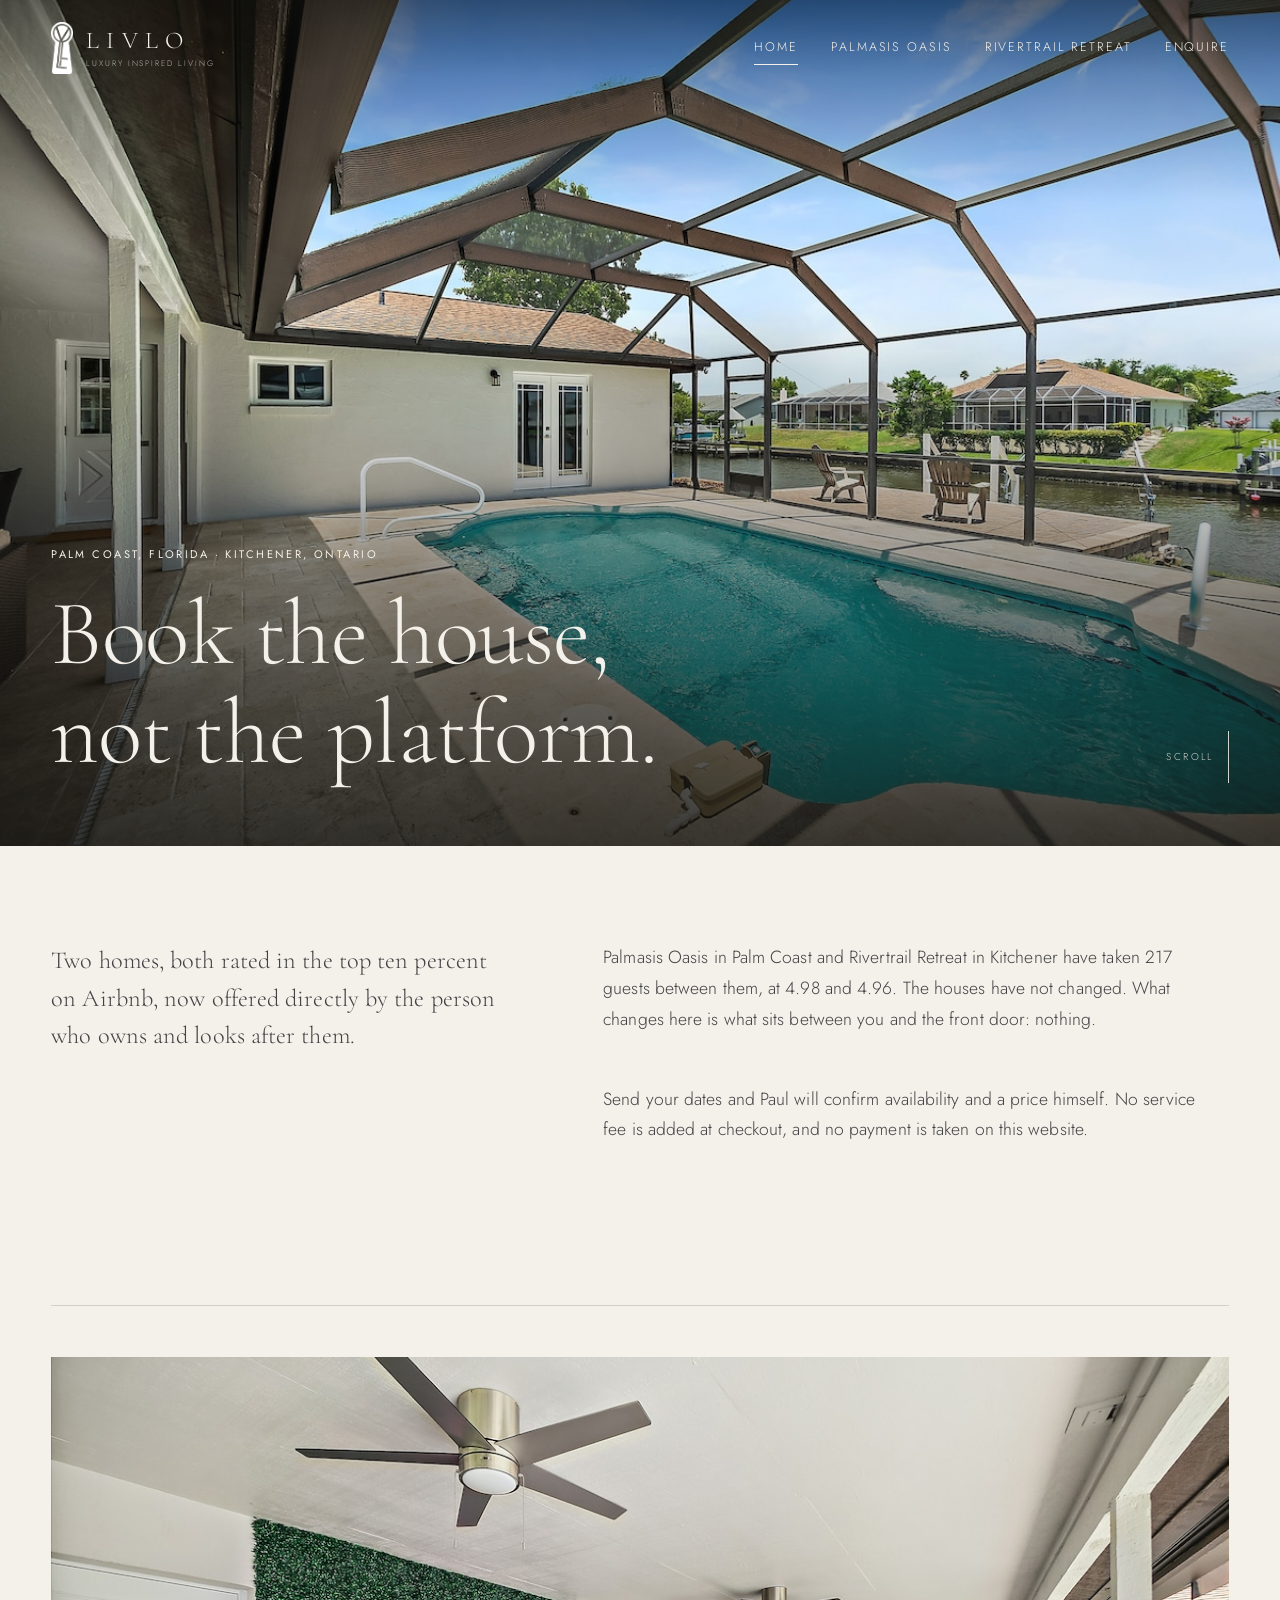
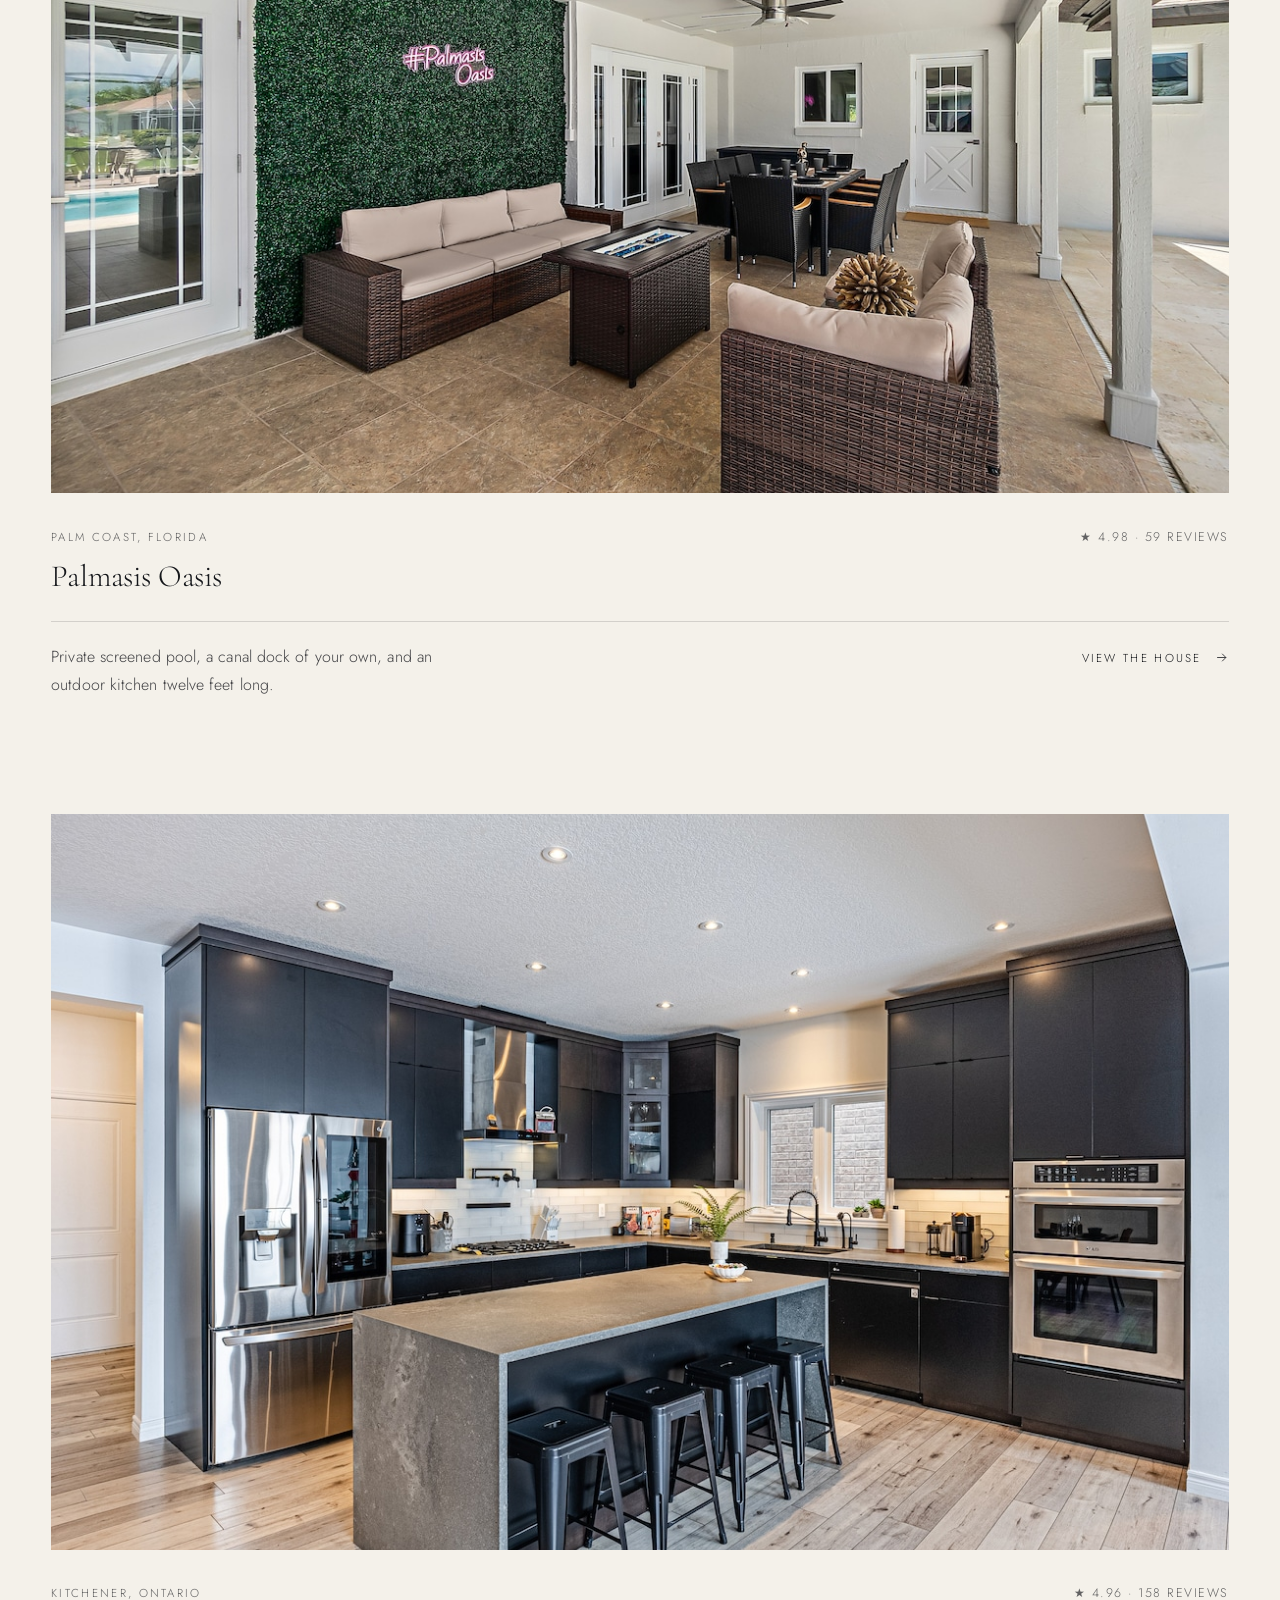
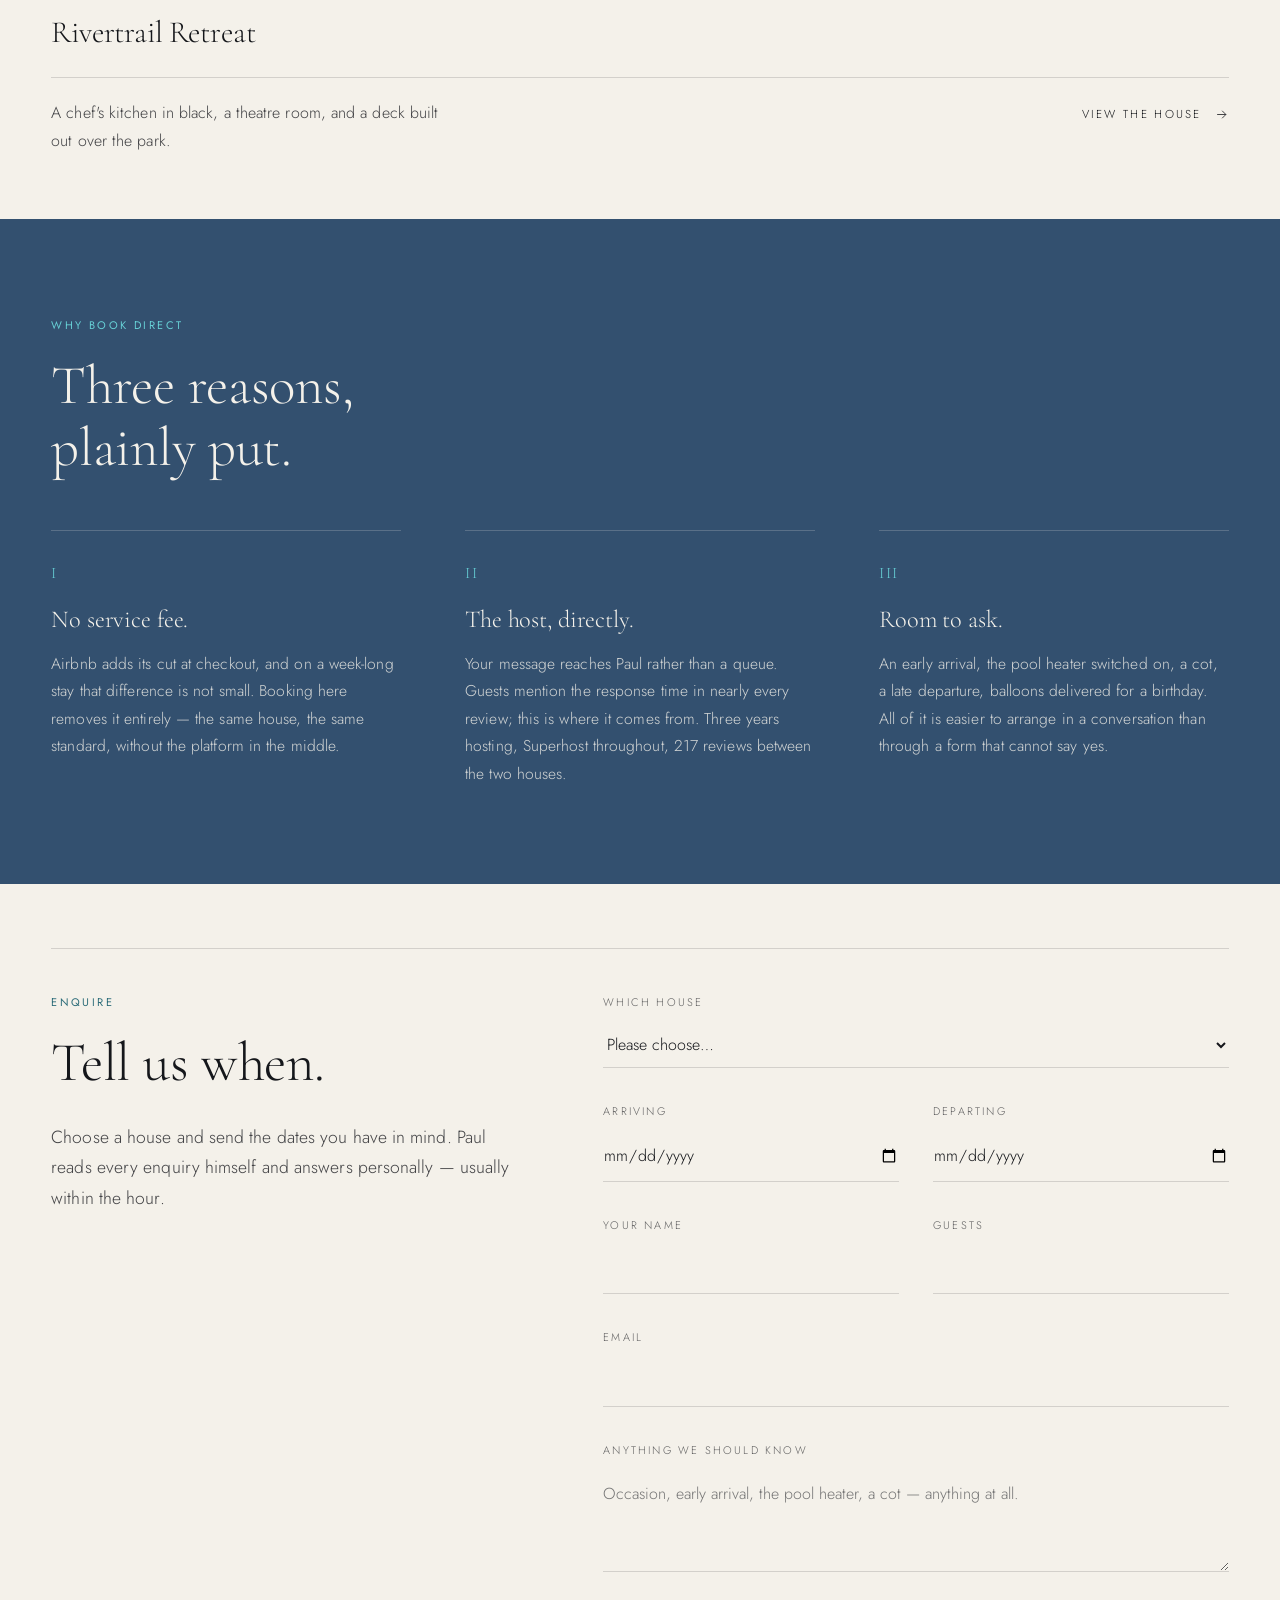
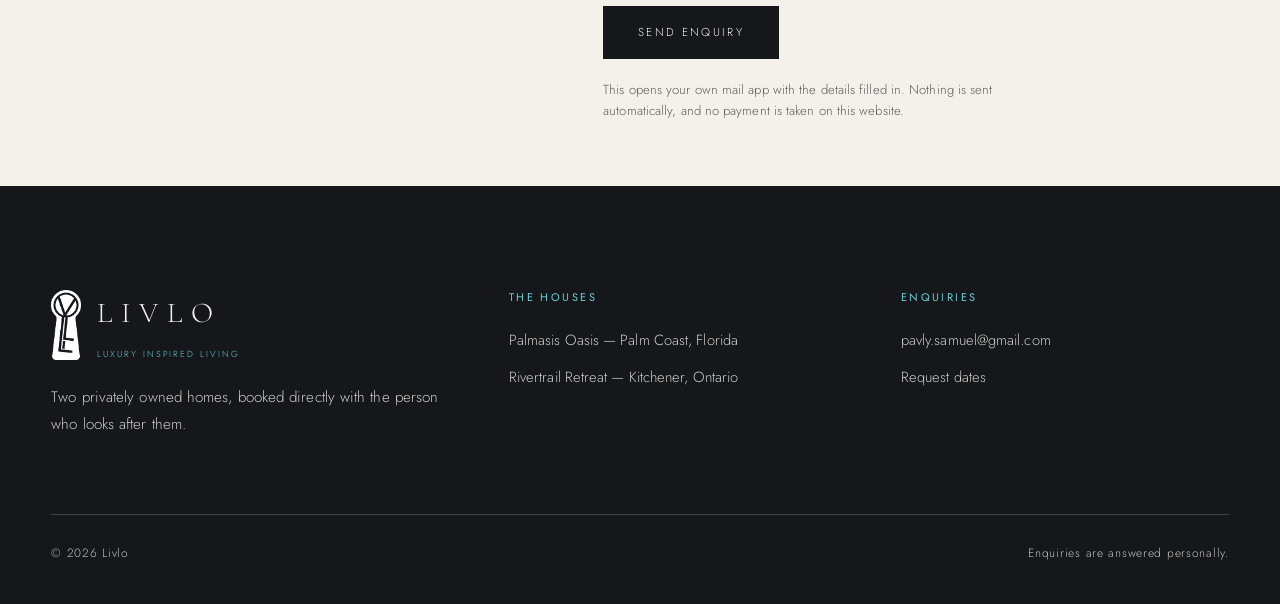
==== index.html @ dc34a319 "LIVLO direct-booking site Two properties, booked directly rather than through a platform.  - Palette" ====
<!DOCTYPE html>
<html lang="en">
<head>
<meta charset="utf-8">
<meta name="viewport" content="width=device-width, initial-scale=1">
<title>Livlo — Luxury Inspired Living | Palmasis Oasis &amp; Rivertrail Retreat</title>
<meta name="description" content="Two privately owned homes in Palm Coast, Florida and Kitchener, Ontario. Rated 4.98 and 4.96 on Airbnb. Book directly with the owner — no platform service fee.">
<link rel="preconnect" href="https://fonts.googleapis.com">
<link rel="preconnect" href="https://fonts.gstatic.com" crossorigin>
<link rel="stylesheet" href="assets/site.css">
</head>
<body>
  <a class="skip" href="#main">Skip to content</a>
  <nav class="nav over-photo">
    <a class="brand" href="index.html" aria-label="LIVLO — Luxury Inspired Living, home">
      <span class="brand-key">
        <img class="on-dark" src="assets/livlo-key-white.png" alt="" aria-hidden="true">
        <img class="on-light" src="assets/livlo-key.png" alt="" aria-hidden="true">
      </span>
      <span><span class="brand-word">Livlo</span><small>Luxury Inspired Living</small></span>
    </a>
    <div class="nav-links">
      <a href="index.html" aria-current="page">Home</a>
      <a href="palmasis.html">Palmasis Oasis</a>
      <a href="rivertrail.html">Rivertrail Retreat</a>
      <a href="#enquire">Enquire</a>
    </div>
    <button class="nav-toggle" aria-label="Menu" aria-expanded="false" aria-controls="menu">
      <span></span><span></span><span></span>
    </button>
  </nav>
  <div class="menu" id="menu">
    <a href="index.html">Home</a>
    <a href="palmasis.html">Palmasis Oasis</a>
    <a href="rivertrail.html">Rivertrail Retreat</a>
    <a href="#enquire">Enquire</a>
  </div>
  <main id="main">
  <header class="hero">
    <img class="kenburns" src="photos/palmasis/palmasis-41.jpeg" alt="The screened pool at Palmasis Oasis, looking out to the canal" fetchpriority="high">
    <div class="veil"></div>
    <div class="hero-copy">
      <span class="eyebrow rise"><span class="nw">Palm Coast, Florida</span> · <span class="nw">Kitchener, Ontario</span></span>
      <h1 class="settle">Book the house, not the platform.</h1>
    </div>
    <div class="scroll-cue" aria-hidden="true">Scroll <i></i></div>
  </header>

  <section>
    <div class="wrap">
      <div class="form-split" style="align-items:start">
        <p class="lede rise">Two homes, both rated in the top ten percent on Airbnb, now offered directly by the person who owns and looks after them.</p>
        <div class="rise d1" style="display:grid;gap:1.4em">
          <p class="prose">Palmasis Oasis in Palm Coast and Rivertrail Retreat in Kitchener have taken 217 guests between them, at 4.98 and 4.96. The houses have not changed. What changes here is what sits between you and the front door: nothing.</p>
          <p class="prose">Send your dates and Paul will confirm availability and a price himself. No service fee is added at checkout, and no payment is taken on this website.</p>
        </div>
      </div>
    </div>
  </section>

  <section class="tight" id="houses">
    <div class="wrap">
      <hr class="rule draw" style="margin-bottom:clamp(34px,4vw,54px)">
      <div class="houses">
      <a class="house rise " href="palmasis.html">
        <div class="house-frame">
          <img src="photos/palmasis/palmasis-40.jpeg" alt="Palmasis Oasis, Palm Coast, Florida" loading="lazy" decoding="async">
        </div>
        <div class="house-foot">
          <div>
            <span class="house-where">Palm Coast, Florida</span>
            <h3>Palmasis Oasis</h3>
          </div>
          <span class="house-stat">★ 4.98 · 59 reviews</span>
        </div>
        <hr class="rule house-line">
        <div class="house-foot" style="margin-top:18px">
          <p class="prose" style="font-size:1rem;max-width:44ch">Private screened pool, a canal dock of your own, and an outdoor kitchen twelve feet long.</p>
          <span class="qlink">View the house
            <svg viewBox="0 0 24 24"><path d="M5 12h14M13 6l6 6-6 6"/></svg>
          </span>
        </div>
      </a>
      <a class="house rise d1" href="rivertrail.html">
        <div class="house-frame">
          <img src="photos/rivertrail/rivertrail-08.jpeg" alt="Rivertrail Retreat, Kitchener, Ontario" loading="lazy" decoding="async">
        </div>
        <div class="house-foot">
          <div>
            <span class="house-where">Kitchener, Ontario</span>
            <h3>Rivertrail Retreat</h3>
          </div>
          <span class="house-stat">★ 4.96 · 158 reviews</span>
        </div>
        <hr class="rule house-line">
        <div class="house-foot" style="margin-top:18px">
          <p class="prose" style="font-size:1rem;max-width:44ch">A chef&#x27;s kitchen in black, a theatre room, and a deck built out over the park.</p>
          <span class="qlink">View the house
            <svg viewBox="0 0 24 24"><path d="M5 12h14M13 6l6 6-6 6"/></svg>
          </span>
        </div>
      </a>
      </div>
    </div>
  </section>

  <section class="on-deep" id="direct">
    <div class="wrap">
      <div class="head rise" style="margin-bottom:clamp(34px,4vw,54px);max-width:34ch">
        <span class="eyebrow">Why book direct</span>
        <h2>Three reasons, plainly put.</h2>
      </div>
      <div class="tenets">
        <div class="tenet rise d1">
          <hr class="rule draw">
          <span class="tenet-n">I</span>
          <h4>No service fee.</h4>
          <p>Airbnb adds its cut at checkout, and on a week-long stay that difference is not small. Booking here removes it entirely — the same house, the same standard, without the platform in the middle.</p>
        </div>
        <div class="tenet rise d2">
          <hr class="rule draw">
          <span class="tenet-n">II</span>
          <h4>The host, directly.</h4>
          <p>Your message reaches Paul rather than a queue. Guests mention the response time in nearly every review; this is where it comes from. Three years hosting, Superhost throughout, 217 reviews between the two houses.</p>
        </div>
        <div class="tenet rise d3">
          <hr class="rule draw">
          <span class="tenet-n">III</span>
          <h4>Room to ask.</h4>
          <p>An early arrival, the pool heater switched on, a cot, a late departure, balloons delivered for a birthday. All of it is easier to arrange in a conversation than through a form that cannot say yes.</p>
        </div>
      </div>
    </div>
  </section>

  <section id="enquire" class="tight">
    <div class="wrap">
      <hr class="rule draw" style="margin-bottom:clamp(30px,3.4vw,48px)">
      <div class="form-split">
        <div class="head rise">
          <span class="eyebrow">Enquire</span>
          <h2>Tell us when.</h2>
          <p class="prose">Choose a house and send the dates you have in mind. Paul reads every enquiry himself and answers personally — usually within the hour.</p>
        </div>
      <form id="enquiry" class="rise d1" novalidate>
        
        <div class="field">
          <label for="property">Which house</label>
          <select id="property" name="property" required>
            <option value="">Please choose…</option>
            <option>Palmasis Oasis — Palm Coast</option><option>Rivertrail Retreat — Kitchener</option>
          </select>
        </div>
        <div class="row">
          <div class="field">
            <label for="arrive">Arriving</label>
            <input type="date" id="arrive" name="arrive" required>
          </div>
          <div class="field">
            <label for="depart">Departing</label>
            <input type="date" id="depart" name="depart" required>
          </div>
        </div>
        <div class="row">
          <div class="field">
            <label for="name">Your name</label>
            <input type="text" id="name" name="name" autocomplete="name" required>
          </div>
          <div class="field">
            <label for="guests">Guests</label>
            <input type="number" id="guests" name="guests" min="1" max="10" inputmode="numeric" required>
          </div>
        </div>
        <div class="field">
          <label for="email">Email</label>
          <input type="email" id="email" name="email" autocomplete="email" required>
        </div>
        <div class="field">
          <label for="message">Anything we should know</label>
          <textarea id="message" name="message" rows="3" placeholder="Occasion, early arrival, the pool heater, a cot — anything at all."></textarea>
        </div>
        <div>
          <button class="btn btn-solid" type="submit">Send enquiry</button>
          <p class="note" style="margin-top:20px">
            This opens your own mail app with the details filled in. Nothing is sent automatically,
            and no payment is taken on this website.
          </p>
        </div>
      </form>
      </div>
    </div>
  </section>

  </main>
  <footer>
    <div class="wrap">
      <div class="foot-top">
        <div class="rise">
          <div class="foot-brand">
            <img src="assets/livlo-key-white.png" alt="">
            <span>Livlo<small>Luxury Inspired Living</small></span>
          </div>
          <p class="prose" style="margin-top:22px;font-size:.95rem;">
            Two privately owned homes, booked directly with the person who looks after them.
          </p>
        </div>
        <div class="rise d1">
          <h5>The houses</h5>
          <nav>
            <a href="palmasis.html">Palmasis Oasis — Palm Coast, Florida</a>
            <a href="rivertrail.html">Rivertrail Retreat — Kitchener, Ontario</a>
          </nav>
        </div>
        <div class="rise d2">
          <h5>Enquiries</h5>
          <nav>
            <a href="mailto:pavly.samuel@gmail.com">pavly.samuel@gmail.com</a>
            <a href="index.html#enquire">Request dates</a>
          </nav>
        </div>
      </div>
      <div class="foot-bottom">
        <span>&copy; 2026 Livlo</span>
        <span>Enquiries are answered personally.</span>
      </div>
    </div>
  </footer>
  <div class="lb" aria-hidden="true" role="dialog" aria-modal="true" aria-label="Photograph viewer">
    <button class="lb-btn lb-close" aria-label="Close viewer">
      <svg viewBox="0 0 24 24"><path d="M6 6l12 12M18 6L6 18"/></svg>
    </button>
    <button class="lb-btn lb-prev" aria-label="Previous photograph">
      <svg viewBox="0 0 24 24"><path d="M15 5l-7 7 7 7"/></svg>
    </button>
    <button class="lb-btn lb-next" aria-label="Next photograph">
      <svg viewBox="0 0 24 24"><path d="M9 5l7 7-7 7"/></svg>
    </button>
    <figure>
      <img src="" alt="">
      <figcaption></figcaption>
    </figure>
    <div class="lb-bar"><span class="lb-count"></span></div>
  </div>
  <script src="assets/site.js"></script>
</body>
</html>
---- assets/site.css ----
/* ============================================================
   RETREATS DIRECT — quiet-luxury design system
   Palette is deliberately three colours. Nothing else.
   ============================================================ */

@import url('https://fonts.googleapis.com/css2?family=Cormorant+Garamond:ital,wght@0,300;0,400;0,500;1,300;1,400&family=Jost:wght@300;400;500&display=swap');

:root{
  /* — the LIVLO palette, sampled from the key mark —
     the logo runs #67D0D6 at the bow down to #3F5882 at the tip. */
  --bone:#F4F1EA;      /* warm ground */
  --ink:#15171B;       /* near-black, cooled slightly to sit with the blues */
  --deep:#33506F;      /* brand blue — section bands */
  --teal:#67D0D6;      /* brand teal — accents on dark ground */
  --clay:#2C6C79;      /* deep teal — accent text on light ground (AA on bone) */

  /* tints, for panels that separate a section without shouting */
  --wash:#EAEEEF;      /* coolest — calendar, facts */
  --wash-warm:#EFEBE3; /* warmest — forms */

  /* derived. Opacities tuned so every text pair clears WCAG AA (4.5:1). */
  --ink-80:rgba(21,23,27,.80);
  --ink-58:rgba(21,23,27,.66);
  --ink-40:rgba(21,23,27,.68);
  --ink-14:rgba(21,23,27,.15);
  --ink-07:rgba(21,23,27,.07);
  --bone-72:rgba(244,241,234,.82);
  /* the blue band is lighter than the near-black one, so muted text on it
     needs more weight than it did before to stay at AA */
  --bone-42:rgba(244,241,234,.78);
  --bone-16:rgba(244,241,234,.20);
  /* the teal is bright enough to carry small text on a dark ground */
  --clay-soft:var(--teal);

  --serif:'Cormorant Garamond',Georgia,'Times New Roman',serif;
  --sans:'Jost',-apple-system,BlinkMacSystemFont,'Segoe UI',sans-serif;

  /* open, but no longer cavernous */
  --gutter:clamp(20px,4vw,56px);
  --section:clamp(64px,7.5vw,116px);
  --section-tight:clamp(48px,5vw,76px);
  --measure:62ch;
  --maxw:1280px;

  --ease:cubic-bezier(.16,1,.3,1);
  --slow:1100ms;
  --med:620ms;
  --fast:320ms;
}

*,*::before,*::after{box-sizing:border-box;}
html{-webkit-text-size-adjust:100%;scroll-behavior:smooth;}
body{
  margin:0;background:var(--bone);color:var(--ink);
  font-family:var(--sans);font-weight:300;
  font-size:clamp(1rem,.55vw + .87rem,1.1rem);
  line-height:1.75;letter-spacing:.005em;
  -webkit-font-smoothing:antialiased;-moz-osx-font-smoothing:grayscale;
  overflow-x:hidden;
}
img{display:block;max-width:100%;height:auto;}
button{font:inherit;color:inherit;}
a{color:inherit;}

/* ——— type ——— */
h1,h2,h3,h4{font-family:var(--serif);font-weight:300;margin:0;line-height:1.08;letter-spacing:-.005em;}
h1{font-size:clamp(2.9rem,7.2vw,6.4rem);}
h2{font-size:clamp(2.1rem,4.3vw,3.7rem);line-height:1.12;}
h3{font-size:clamp(1.5rem,2.4vw,2.15rem);line-height:1.18;}
p{margin:0;}

.nw{white-space:nowrap;}
.eyebrow{
  font-family:var(--sans);font-size:.6875rem;font-weight:400;
  letter-spacing:.22em;text-transform:uppercase;color:var(--clay);
  display:block;
}
.lede{
  font-family:var(--serif);font-size:clamp(1.3rem,1.9vw,1.75rem);
  line-height:1.55;color:var(--ink-80);font-weight:300;max-width:var(--measure);
}
.prose{max-width:var(--measure);color:var(--ink-80);}
.prose + .prose{margin-top:1.4em;}
.fig{font-family:var(--serif);font-style:italic;font-size:1rem;color:var(--ink-58);line-height:1.55;}

/* ——— layout ——— */
.wrap{max-width:var(--maxw);margin-inline:auto;padding-inline:var(--gutter);}
.wrap-narrow{max-width:920px;margin-inline:auto;padding-inline:var(--gutter);}
section{padding-block:var(--section);}
section.tight{padding-block:var(--section-tight);}
/* anchor targets must clear the fixed nav */
section[id],div[id]{scroll-margin-top:clamp(80px,10vh,110px);}
.bleed{width:100%;}
.rule{height:1px;background:var(--ink-14);transform-origin:left;border:0;margin:0;}
.on-ink{background:var(--ink);color:var(--bone);}
.on-ink .eyebrow{color:var(--clay-soft);}
.on-ink .lede,.on-ink .prose{color:var(--bone-72);}
.on-ink .rule{background:var(--bone-16);}
.on-ink .fig{color:var(--bone-42);}

/* — section grounds, so the page reads as chapters rather than one long scroll — */
.on-deep{background:var(--deep);color:var(--bone);}
.on-deep .eyebrow{color:var(--teal);}
.on-deep .lede,.on-deep .prose{color:var(--bone-72);}
.on-deep .rule{background:var(--bone-16);}
.on-deep .fig{color:var(--bone-42);}
.on-wash{background:var(--wash);}
.on-warm{background:var(--wash-warm);}
/* a hairline of brand colour where two grounds meet */
.on-deep,.on-ink{border-block:1px solid transparent;}
.on-wash,.on-warm{box-shadow:inset 0 1px 0 var(--ink-07),inset 0 -1px 0 var(--ink-07);}

/* section heading block */
.head{display:grid;gap:clamp(18px,2.2vw,30px);}
.head .eyebrow + h2{margin-top:-.15em;}

/* ——— skip link ——— */
.skip{position:absolute;left:-9999px;top:0;z-index:200;}
.skip:focus{left:var(--gutter);top:14px;background:var(--ink);color:var(--bone);padding:12px 18px;}

/* ——— nav ——— */
.nav{
  position:fixed;inset:0 0 auto 0;z-index:100;
  display:flex;align-items:center;justify-content:space-between;
  padding:22px var(--gutter);
  transition:background var(--med) var(--ease),border-color var(--med) var(--ease),padding var(--med) var(--ease);
  border-bottom:1px solid transparent;
}
.nav.over-photo{color:var(--bone);}
/* the menu ground is bone, so the bar must go dark or the close control vanishes */
body.menu-open .nav,body.menu-open .nav.over-photo{color:var(--ink);}
.nav.pinned{background:var(--bone);color:var(--ink);border-bottom-color:var(--ink-14);padding-block:16px;}
.brand{
  display:flex;align-items:center;gap:13px;text-decoration:none;line-height:1;
}
.brand-key{position:relative;width:22px;height:52px;flex:none;}
.brand-key img{
  position:absolute;inset:0;width:100%;height:100%;object-fit:contain;
  transition:opacity var(--med) var(--ease);
}
.brand-key .on-light{opacity:0;}
.nav.pinned .brand-key .on-light,body.menu-open .brand-key .on-light{opacity:1;}
.nav.pinned .brand-key .on-dark,body.menu-open .brand-key .on-dark{opacity:0;}
.brand-word{
  font-family:var(--serif);font-size:1.5rem;letter-spacing:.3em;
  text-transform:uppercase;display:block;
}
.brand small{
  display:block;font-family:var(--sans);font-size:.5rem;letter-spacing:.24em;
  text-transform:uppercase;opacity:.72;margin-top:6px;
}
.nav-links{display:flex;align-items:center;gap:clamp(20px,2.6vw,42px);}
.nav-links a{
  position:relative;text-decoration:none;font-size:.78rem;letter-spacing:.15em;
  text-transform:uppercase;padding-block:6px;
}
.nav-links a::after{
  content:"";position:absolute;left:0;bottom:0;width:100%;height:1px;
  background:currentColor;transform:scaleX(0);transform-origin:right;
  transition:transform var(--med) var(--ease);
}
.nav-links a:hover::after,.nav-links a[aria-current="page"]::after{transform:scaleX(1);transform-origin:left;}
.nav-toggle{display:none;background:none;border:0;padding:12px;cursor:pointer;}
.nav-toggle span{display:block;width:24px;height:1px;background:currentColor;transition:transform var(--med) var(--ease),opacity var(--fast);}
.nav-toggle span + span{margin-top:7px;}

/* mobile menu */
.menu{
  position:fixed;inset:0;z-index:99;background:var(--bone);
  display:flex;flex-direction:column;justify-content:center;gap:6px;
  padding:0 var(--gutter);
  opacity:0;pointer-events:none;transition:opacity var(--med) var(--ease);
}
.menu.open{opacity:1;pointer-events:auto;}
.menu a{
  font-family:var(--serif);font-size:clamp(2rem,9vw,3rem);text-decoration:none;
  padding:14px 0;border-bottom:1px solid var(--ink-14);
  opacity:0;transform:translateY(14px);
}
.menu.open a{opacity:1;transform:none;transition:opacity var(--slow) var(--ease),transform var(--slow) var(--ease);}
.menu.open a:nth-child(1){transition-delay:80ms;}
.menu.open a:nth-child(2){transition-delay:150ms;}
.menu.open a:nth-child(3){transition-delay:220ms;}
.menu.open a:nth-child(4){transition-delay:290ms;}
.menu.open a:nth-child(5){transition-delay:360ms;}

/* ——— hero ——— */
.hero{position:relative;height:min(94vh,900px);min-height:520px;overflow:hidden;}
.hero img{width:100%;height:100%;object-fit:cover;}
/* Legibility scrim. The photograph files are never touched — this is a UI layer
   sitting above them, only where type needs a ground to stand on. */
.hero .veil{
  position:absolute;inset:0;pointer-events:none;
  background:
    linear-gradient(to top,
      rgba(20,19,15,.82) 0%,
      rgba(20,19,15,.62) 18%,
      rgba(20,19,15,.24) 42%,
      rgba(20,19,15,0)   64%),
    linear-gradient(to bottom,
      rgba(20,19,15,.58) 0%,
      rgba(20,19,15,.30) 9%,
      rgba(20,19,15,0)   24%);
}
.hero-copy{
  position:absolute;left:0;right:0;bottom:clamp(40px,7vh,86px);
  padding-inline:var(--gutter);color:var(--bone);
}
.hero-copy .eyebrow{color:var(--bone);opacity:.92;margin-bottom:20px;}
.hero-copy h1{max-width:15ch;}
.scroll-cue{
  position:absolute;right:var(--gutter);bottom:clamp(40px,7vh,86px);
  color:var(--bone);font-size:.625rem;letter-spacing:.24em;text-transform:uppercase;
  display:flex;align-items:center;gap:14px;opacity:.85;
}
.scroll-cue i{display:block;width:1px;height:52px;background:currentColor;transform-origin:top;animation:cue 2.8s var(--ease) infinite;}
@keyframes cue{0%,100%{transform:scaleY(.3);opacity:.4;}50%{transform:scaleY(1);opacity:1;}}

/* editorial masthead (property pages) */
.masthead{padding-block:clamp(56px,8vw,104px) 0;}
.masthead h1{max-width:14ch;}
.masthead .meta{
  margin-top:clamp(26px,3.4vw,44px);display:flex;flex-wrap:wrap;
  gap:10px clamp(20px,3vw,44px);font-size:.78rem;letter-spacing:.14em;
  text-transform:uppercase;color:var(--ink-58);
}
.masthead .meta span{display:inline-flex;align-items:center;gap:clamp(20px,3vw,44px);}
.masthead .meta span + span::before{content:"";width:3px;height:3px;border-radius:50%;background:var(--clay);}

/* ——— houses (home) ——— */
.houses{display:grid;gap:clamp(64px,9vw,132px);}
.house{display:block;text-decoration:none;}
.house-frame{overflow:hidden;background:var(--ink-07);}
.house-frame img{width:100%;aspect-ratio:16/10;object-fit:cover;transition:transform 1500ms var(--ease);}
.house:hover .house-frame img{transform:scale(1.035);}
.house-foot{
  margin-top:clamp(22px,2.6vw,34px);display:flex;flex-wrap:wrap;
  justify-content:space-between;align-items:baseline;gap:16px 32px;
}
.house-foot h3{transition:color var(--med) var(--ease);}
.house:hover .house-foot h3{color:var(--clay);}
.house-where{font-size:.72rem;letter-spacing:.2em;text-transform:uppercase;color:var(--ink-58);margin-bottom:12px;display:block;}
.house-stat{font-size:.78rem;letter-spacing:.12em;text-transform:uppercase;color:var(--ink-58);}
.house-line{margin-top:clamp(18px,2vw,26px);}

/* ——— tenets / why direct ——— */
.tenets{display:grid;grid-template-columns:repeat(3,1fr);gap:clamp(40px,5vw,84px);}
.tenet-n{font-family:var(--serif);font-size:1rem;color:var(--clay-soft);letter-spacing:.1em;}
.tenet h4{font-family:var(--serif);font-size:clamp(1.35rem,1.9vw,1.7rem);font-weight:300;margin:18px 0 14px;line-height:1.25;}
.tenet p{color:var(--bone-72);font-size:.98rem;}
.tenet .rule{margin-bottom:26px;}

/* ——— facts ——— */
.facts{display:grid;grid-template-columns:repeat(4,1fr);gap:clamp(30px,4vw,60px);}
.fact .rule{margin-bottom:22px;}
.fact dt{font-size:.6875rem;letter-spacing:.22em;text-transform:uppercase;color:var(--clay);}
.fact dd{margin:14px 0 0;font-family:var(--serif);font-size:clamp(1.5rem,2.3vw,2rem);line-height:1.2;}
.fact dd small{display:block;font-family:var(--sans);font-size:.82rem;letter-spacing:.02em;color:var(--ink-58);margin-top:8px;line-height:1.6;}

/* ——— gallery ——— */
.room{margin-top:clamp(72px,9vw,130px);}
.room:first-of-type{margin-top:clamp(44px,5vw,70px);}
.room-head{display:flex;align-items:baseline;justify-content:space-between;gap:20px;margin-bottom:clamp(26px,3vw,40px);}
.room-head h3{font-size:clamp(1.35rem,2vw,1.8rem);}
.room-head .count{font-size:.7rem;letter-spacing:.2em;text-transform:uppercase;color:var(--ink-40);white-space:nowrap;}
.grid{display:grid;gap:clamp(10px,1.2vw,18px);grid-template-columns:repeat(2,1fr);}
.grid .full{grid-column:1 / -1;}
figure{margin:0;}
.shot{
  display:block;width:100%;padding:0;border:0;background:var(--ink-07);
  overflow:hidden;cursor:zoom-in;position:relative;
}
.shot img{width:100%;height:100%;object-fit:cover;transition:transform 1500ms var(--ease);}
.shot:hover img{transform:scale(1.035);}
.shot.land img{aspect-ratio:3/2;}
.shot.port img{aspect-ratio:2/3;}
.grid .full .shot img{aspect-ratio:16/9;}
figcaption{margin-top:12px;padding-right:8%;}

/* ——— lightbox ——— */
.lb{
  position:fixed;inset:0;z-index:200;background:rgba(20,19,15,.975);
  display:grid;place-items:center;padding:clamp(16px,4vw,54px);
  opacity:0;pointer-events:none;transition:opacity var(--med) var(--ease);
}
.lb.open{opacity:1;pointer-events:auto;}
.lb figure{display:grid;gap:20px;justify-items:center;max-height:100%;}
.lb img{
  max-width:min(94vw,1280px);max-height:76vh;width:auto;object-fit:contain;
  transform:scale(.985);transition:transform var(--slow) var(--ease);
}
.lb.open img{transform:scale(1);}
.lb figcaption{color:var(--bone-72);text-align:center;max-width:62ch;padding:0;}
.lb-bar{
  position:absolute;left:0;right:0;bottom:clamp(14px,3vw,30px);
  display:flex;justify-content:center;gap:26px;align-items:center;
  color:var(--bone-42);font-size:.7rem;letter-spacing:.2em;
}
.lb-btn{
  position:absolute;top:50%;transform:translateY(-50%);
  width:56px;height:56px;display:grid;place-items:center;
  background:none;border:1px solid var(--bone-16);border-radius:50%;
  color:var(--bone);cursor:pointer;transition:border-color var(--med),background var(--med);
}
.lb-btn:hover{border-color:var(--bone-42);background:rgba(245,242,236,.06);}
.lb-prev{left:clamp(10px,2vw,32px);} .lb-next{right:clamp(10px,2vw,32px);}
.lb-close{position:absolute;top:clamp(14px,2.4vw,30px);right:clamp(14px,2.4vw,30px);transform:none;}
.lb-btn svg{width:18px;height:18px;fill:none;stroke:currentColor;stroke-width:1.25;}

/* ——— reviews ——— */
.score{display:grid;grid-template-columns:auto 1fr;gap:clamp(40px,7vw,110px);align-items:start;}
.score-n{font-family:var(--serif);font-size:clamp(4.5rem,11vw,8.5rem);line-height:.85;}
.score-sub{font-size:.72rem;letter-spacing:.2em;text-transform:uppercase;color:var(--bone-42);margin-top:20px;}
.bars{display:grid;gap:9px;align-content:start;min-width:min(100%,260px);}
.bar{display:grid;grid-template-columns:12px 1fr 38px;gap:14px;align-items:center;font-size:.75rem;color:var(--bone-42);}
.bar i{display:block;height:2px;background:var(--bone-16);position:relative;}
/* fill is bone, not clay: clay on near-black reads as noise rather than data */
.bar i::after{content:"";position:absolute;inset:0 auto 0 0;width:var(--w);background:var(--bone);transform-origin:left;}
.cats{display:grid;grid-template-columns:repeat(3,auto);gap:26px clamp(28px,4vw,56px);align-content:start;}
.cats div{font-size:.7rem;letter-spacing:.18em;text-transform:uppercase;color:var(--bone-42);}
.cats b{display:block;font-family:var(--serif);font-size:1.9rem;font-weight:300;color:var(--bone);letter-spacing:0;margin-bottom:4px;}

.reviews{columns:2;column-gap:clamp(40px,6vw,96px);margin-top:clamp(56px,7vw,96px);}
.review{break-inside:avoid;padding-bottom:clamp(30px,3.6vw,46px);margin-bottom:clamp(30px,3.6vw,46px);border-bottom:1px solid var(--bone-16);}
.review-top{display:flex;justify-content:space-between;align-items:baseline;gap:16px;}
.review-name{font-family:var(--serif);font-size:1.3rem;}
.review-stars{font-size:.78rem;letter-spacing:.18em;color:var(--clay-soft);white-space:nowrap;}
.review-meta{font-size:.68rem;letter-spacing:.16em;text-transform:uppercase;color:var(--bone-42);margin-top:7px;}
.review p{margin-top:16px;color:var(--bone-72);font-size:.97rem;}
.reply{margin-top:18px;padding-left:20px;border-left:1px solid var(--clay);color:var(--bone-42);font-size:.9rem;}
.reply b{color:var(--bone-72);font-weight:400;letter-spacing:.06em;font-size:.72rem;text-transform:uppercase;display:block;margin-bottom:7px;}
.more-wrap{margin-top:clamp(40px,5vw,64px);display:flex;justify-content:center;}
.reviews.folded .review:nth-child(n+7){display:none;}

/* ——— availability calendar ——— */
.cal-top{
  display:flex;flex-wrap:wrap;align-items:baseline;justify-content:space-between;
  gap:18px 32px;margin-bottom:clamp(30px,3.6vw,48px);
}
.cal-nav{display:flex;align-items:center;gap:8px;}
.cal-arrow{
  width:46px;height:46px;display:grid;place-items:center;cursor:pointer;
  background:none;border:1px solid var(--ink-14);
  transition:border-color var(--med) var(--ease),background var(--med) var(--ease);
}
.cal-arrow:hover:not(:disabled){border-color:var(--ink);}
.cal-arrow:disabled{opacity:.3;cursor:not-allowed;}
.cal-arrow svg{width:15px;height:15px;fill:none;stroke:currentColor;stroke-width:1.3;}

.cal-months{display:grid;grid-template-columns:repeat(2,1fr);gap:clamp(32px,5vw,72px);}
.cal-month h4{
  font-family:var(--serif);font-size:1.35rem;font-weight:300;
  text-align:center;margin:0 0 22px;letter-spacing:.01em;
}
.cal-dow{
  display:grid;grid-template-columns:repeat(7,1fr);margin-bottom:10px;
}
.cal-dow span{
  text-align:center;font-size:.60rem;letter-spacing:.16em;text-transform:uppercase;
  color:var(--ink-40);
}
.cal-grid{display:grid;grid-template-columns:repeat(7,1fr);gap:2px;}
.cal-day{
  position:relative;aspect-ratio:1;min-height:44px;
  display:grid;place-items:center;
  background:none;border:0;padding:0;
  font-family:var(--sans);font-size:.9rem;font-weight:300;color:var(--ink);
  cursor:pointer;transition:background var(--fast) var(--ease),color var(--fast) var(--ease);
}
.cal-day.blank{visibility:hidden;pointer-events:none;}
.cal-day:hover:not(:disabled){background:var(--ink-07);}
.cal-day:focus-visible{outline:2px solid var(--clay);outline-offset:-2px;}
/* taken nights are struck, not merely greyed — shape carries the meaning, not colour */
.cal-day[disabled]{color:var(--ink-40);cursor:not-allowed;}
.cal-day[disabled]::after{
  content:"";position:absolute;left:26%;right:26%;top:50%;height:1px;
  background:var(--ink-40);transform:rotate(-18deg);
}
.cal-day.past{color:var(--ink-14);}
.cal-day.past::after{display:none;}
.cal-day.edge{background:var(--ink);color:var(--bone);}
.cal-day.edge::after{display:none;}
.cal-day.between{background:rgba(122,98,72,.16);}
.cal-legend{
  display:flex;flex-wrap:wrap;gap:14px 28px;align-items:center;
  margin-top:clamp(28px,3.4vw,44px);font-size:.78rem;color:var(--ink-58);
}
.cal-legend span{display:inline-flex;align-items:center;gap:9px;}
.cal-key{width:18px;height:18px;border:1px solid var(--ink-14);position:relative;display:inline-block;}
.cal-key.taken::after{
  content:"";position:absolute;left:18%;right:18%;top:50%;height:1px;
  background:var(--ink-40);transform:rotate(-18deg);
}
.cal-key.chosen{background:var(--ink);border-color:var(--ink);}
.cal-picked{
  margin-top:22px;display:flex;flex-wrap:wrap;align-items:baseline;gap:10px 20px;
  min-height:28px;font-size:.95rem;
}
.cal-picked b{font-family:var(--serif);font-size:1.15rem;font-weight:400;}
.cal-clear{
  background:none;border:0;padding:6px 0;cursor:pointer;
  font-size:.7rem;letter-spacing:.18em;text-transform:uppercase;color:var(--ink-58);
  border-bottom:1px solid var(--ink-14);
}
.cal-clear:hover{color:var(--ink);border-bottom-color:var(--ink);}
.cal-msg{font-size:.9rem;color:var(--clay);}
.cal-stamp{font-size:.78rem;color:var(--ink-40);max-width:56ch;margin-top:8px;}

/* ——— buttons & links ——— */
.btn{
  display:inline-flex;align-items:center;gap:14px;min-height:52px;
  padding:15px 34px;border:1px solid var(--ink);background:none;
  font-size:.72rem;letter-spacing:.2em;text-transform:uppercase;
  text-decoration:none;cursor:pointer;position:relative;overflow:hidden;
  transition:color var(--med) var(--ease),border-color var(--med) var(--ease);
}
.btn::before{
  content:"";position:absolute;inset:0;background:var(--ink);
  transform:scaleY(0);transform-origin:bottom;transition:transform var(--med) var(--ease);z-index:-1;
}
.btn:hover{color:var(--bone);}
.btn:hover::before{transform:scaleY(1);transform-origin:top;}
:is(.on-ink,.on-deep) .btn{border-color:var(--bone-42);}
:is(.on-ink,.on-deep) .btn::before{background:var(--bone);}
:is(.on-ink,.on-deep) .btn:hover{color:var(--ink);border-color:var(--bone);}
.btn-solid{background:var(--ink);color:var(--bone);border-color:var(--ink);}
.btn-solid::before{background:var(--clay);}
.btn-solid:hover{color:var(--bone);border-color:var(--clay);}

.qlink{
  display:inline-flex;align-items:center;gap:12px;text-decoration:none;
  font-size:.72rem;letter-spacing:.2em;text-transform:uppercase;padding-block:8px;position:relative;
}
.qlink::after{content:"";position:absolute;left:0;bottom:0;width:100%;height:1px;background:currentColor;transform:scaleX(0);transform-origin:right;transition:transform var(--med) var(--ease);}
.qlink:hover::after{transform:scaleX(1);transform-origin:left;}
.qlink svg{width:15px;height:15px;fill:none;stroke:currentColor;stroke-width:1.25;transition:transform var(--med) var(--ease);}
.qlink:hover svg{transform:translateX(5px);}

/* ——— forms (underline-only, no boxes) ——— */
.form-split{display:grid;grid-template-columns:.85fr 1.15fr;gap:clamp(44px,7vw,120px);align-items:start;}
form{display:grid;gap:clamp(24px,2.8vw,34px);}
.row{display:grid;grid-template-columns:1fr 1fr;gap:clamp(24px,2.8vw,34px);}
.field{display:grid;gap:10px;}
.field label{font-size:.6875rem;letter-spacing:.2em;text-transform:uppercase;color:var(--ink-58);}
.field input,.field textarea,.field select{
  font:inherit;font-size:1rem;color:var(--ink);background:none;
  border:0;border-bottom:1px solid var(--ink-14);
  padding:10px 0;min-height:46px;border-radius:0;
  transition:border-color var(--med) var(--ease);
}
.field textarea{resize:vertical;min-height:96px;line-height:1.7;}
.field input:focus,.field textarea:focus,.field select:focus{outline:none;border-bottom-color:var(--clay);}
.field input:focus-visible,.field textarea:focus-visible{outline:2px solid var(--clay);outline-offset:4px;}
:is(.on-ink,.on-deep) .field label{color:var(--bone-42);}
:is(.on-ink,.on-deep) .field input,:is(.on-ink,.on-deep) .field textarea,:is(.on-ink,.on-deep) .field select{color:var(--bone);border-bottom-color:var(--bone-16);}
:is(.on-ink,.on-deep) .field input:focus,:is(.on-ink,.on-deep) .field textarea:focus{border-bottom-color:var(--teal);}
.note{font-size:.82rem;color:var(--ink-40);line-height:1.65;max-width:52ch;}
:is(.on-ink,.on-deep) .note{color:var(--bone-42);}

.stars-pick{display:flex;gap:10px;}
.stars-pick input{position:absolute;opacity:0;width:0;height:0;}
.stars-pick label{
  width:48px;height:48px;display:grid;place-items:center;cursor:pointer;
  border:1px solid var(--ink-14);font-size:.9rem;letter-spacing:0;color:var(--ink-58);
  transition:all var(--med) var(--ease);
}
.stars-pick input:checked + label{background:var(--ink);border-color:var(--ink);color:var(--bone);}
.stars-pick input:focus-visible + label{outline:2px solid var(--clay);outline-offset:3px;}

/* ——— footer ——— */
footer{background:var(--ink);color:var(--bone);padding-block:clamp(64px,8vw,110px) 40px;}
/* the footer is a dark ground too — text tokens must flip with it */
footer .prose,footer .lede{color:var(--bone-72);}
footer .rule{background:var(--bone-16);}
footer .eyebrow{color:var(--clay-soft);}
.foot-top{display:grid;grid-template-columns:1.2fr 1fr 1fr;gap:clamp(36px,5vw,72px);}
.foot-brand{display:flex;align-items:center;gap:16px;}
.foot-brand img{width:30px;height:70px;object-fit:contain;flex:none;}
.foot-brand span{font-family:var(--serif);font-size:1.8rem;letter-spacing:.3em;text-transform:uppercase;}
.foot-brand small{display:block;font-family:var(--sans);font-size:.55rem;letter-spacing:.22em;text-transform:uppercase;color:var(--teal);margin-top:8px;}
footer h5{font-size:.6875rem;letter-spacing:.22em;text-transform:uppercase;color:var(--clay-soft);margin:0 0 20px;font-weight:400;font-family:var(--sans);}
footer nav{display:grid;gap:12px;}
footer a{text-decoration:none;color:var(--bone-72);font-size:.92rem;transition:color var(--med) var(--ease);}
footer a:hover{color:var(--bone);}
.foot-bottom{
  margin-top:clamp(48px,6vw,86px);padding-top:28px;border-top:1px solid var(--bone-16);
  display:flex;flex-wrap:wrap;justify-content:space-between;gap:12px;
  font-size:.75rem;color:var(--bone-42);letter-spacing:.06em;
}

/* ============================================================
   MOTION — quiet enough that only an attentive eye catches it
   ============================================================ */
.rise{opacity:0;transform:translateY(20px);}
.rise.seen{opacity:1;transform:none;transition:opacity var(--slow) var(--ease),transform var(--slow) var(--ease);}
.rise.d1.seen{transition-delay:90ms;} .rise.d2.seen{transition-delay:180ms;}
.rise.d3.seen{transition-delay:270ms;} .rise.d4.seen{transition-delay:360ms;}

.draw{transform:scaleX(0);}
.draw.seen{transform:scaleX(1);transition:transform 1000ms var(--ease);}

.settle{opacity:0;letter-spacing:.1em;}
.settle.seen{opacity:1;letter-spacing:-.005em;transition:opacity 1400ms var(--ease),letter-spacing 1800ms var(--ease);}

.kenburns{transform:scale(1.055);}
.kenburns.seen{transform:scale(1);transition:transform 2600ms var(--ease);}

.bar i::after{transform:scaleX(0);}
.bar.seen i::after{transform:scaleX(1);transition:transform 1200ms var(--ease);}

/* ============================================================
   RESPONSIVE
   ============================================================ */
@media (max-width:1080px){
  .tenets{grid-template-columns:repeat(2,1fr);}
  .facts{grid-template-columns:repeat(2,1fr);}
  .form-split{grid-template-columns:1fr;}
  .score{grid-template-columns:1fr;gap:44px;}
  .cats{grid-template-columns:repeat(3,1fr);}
  .cal-months{grid-template-columns:1fr;}
  /* when the top row wraps, keep the arrows on the right rather than adrift */
  .cal-nav{margin-left:auto;}
}
@media (max-width:820px){
  .nav-links{display:none;}
  .nav-toggle{display:block;}
  .nav-toggle.x span:nth-child(1){transform:translateY(4px) rotate(45deg);}
  .nav-toggle.x span:nth-child(2){opacity:0;}
  .nav-toggle.x span:nth-child(3){transform:translateY(-4px) rotate(-45deg);}
  .reviews{columns:1;}
  .grid{grid-template-columns:1fr;}
  .grid .full .shot img,.shot.land img{aspect-ratio:3/2;}
  .foot-top{grid-template-columns:1fr;}
  .house-frame img{aspect-ratio:4/3;}
  .hero{height:min(88vh,720px);}
  .scroll-cue{display:none;}
}
@media (max-width:560px){
  .tenets{grid-template-columns:1fr;}
  /* two up rather than one: same information, far less scrolling */
  .facts{grid-template-columns:repeat(2,1fr);gap:26px 20px;}
  .fact dd{font-size:1.4rem;}
  .cats{gap:18px 24px;}
  .cats b{font-size:1.5rem;}
  .row{grid-template-columns:1fr;}
  .cats{grid-template-columns:repeat(2,1fr);}
  .masthead .meta{flex-direction:column;gap:8px;}
  .masthead .meta span + span::before{display:none;}
  .lb img{max-height:62vh;}
  /* on a phone the arrows belong beside the counter, not over the photograph */
  .lb-prev,.lb-next{
    top:auto;bottom:clamp(14px,3vw,26px);transform:none;width:46px;height:46px;
  }
  .lb-prev{left:calc(50% - 96px);}
  .lb-next{right:calc(50% - 96px);}
  .lb-bar{bottom:calc(clamp(14px,3vw,26px) + 14px);}
}

/* ============================================================
   REDUCED MOTION — everything visible, nothing moves
   ============================================================ */
@media (prefers-reduced-motion:reduce){
  html{scroll-behavior:auto;}
  *,*::before,*::after{
    animation-duration:.001ms !important;animation-iteration-count:1 !important;
    transition-duration:.001ms !important;
  }
  .rise,.settle{opacity:1 !important;transform:none !important;letter-spacing:-.005em !important;}
  .draw,.bar i::after{transform:scaleX(1) !important;}
  .kenburns{transform:none !important;}
}

@media print{
  .nav,.menu,.lb,.scroll-cue,form{display:none !important;}
  body{background:#fff;color:#000;}
}
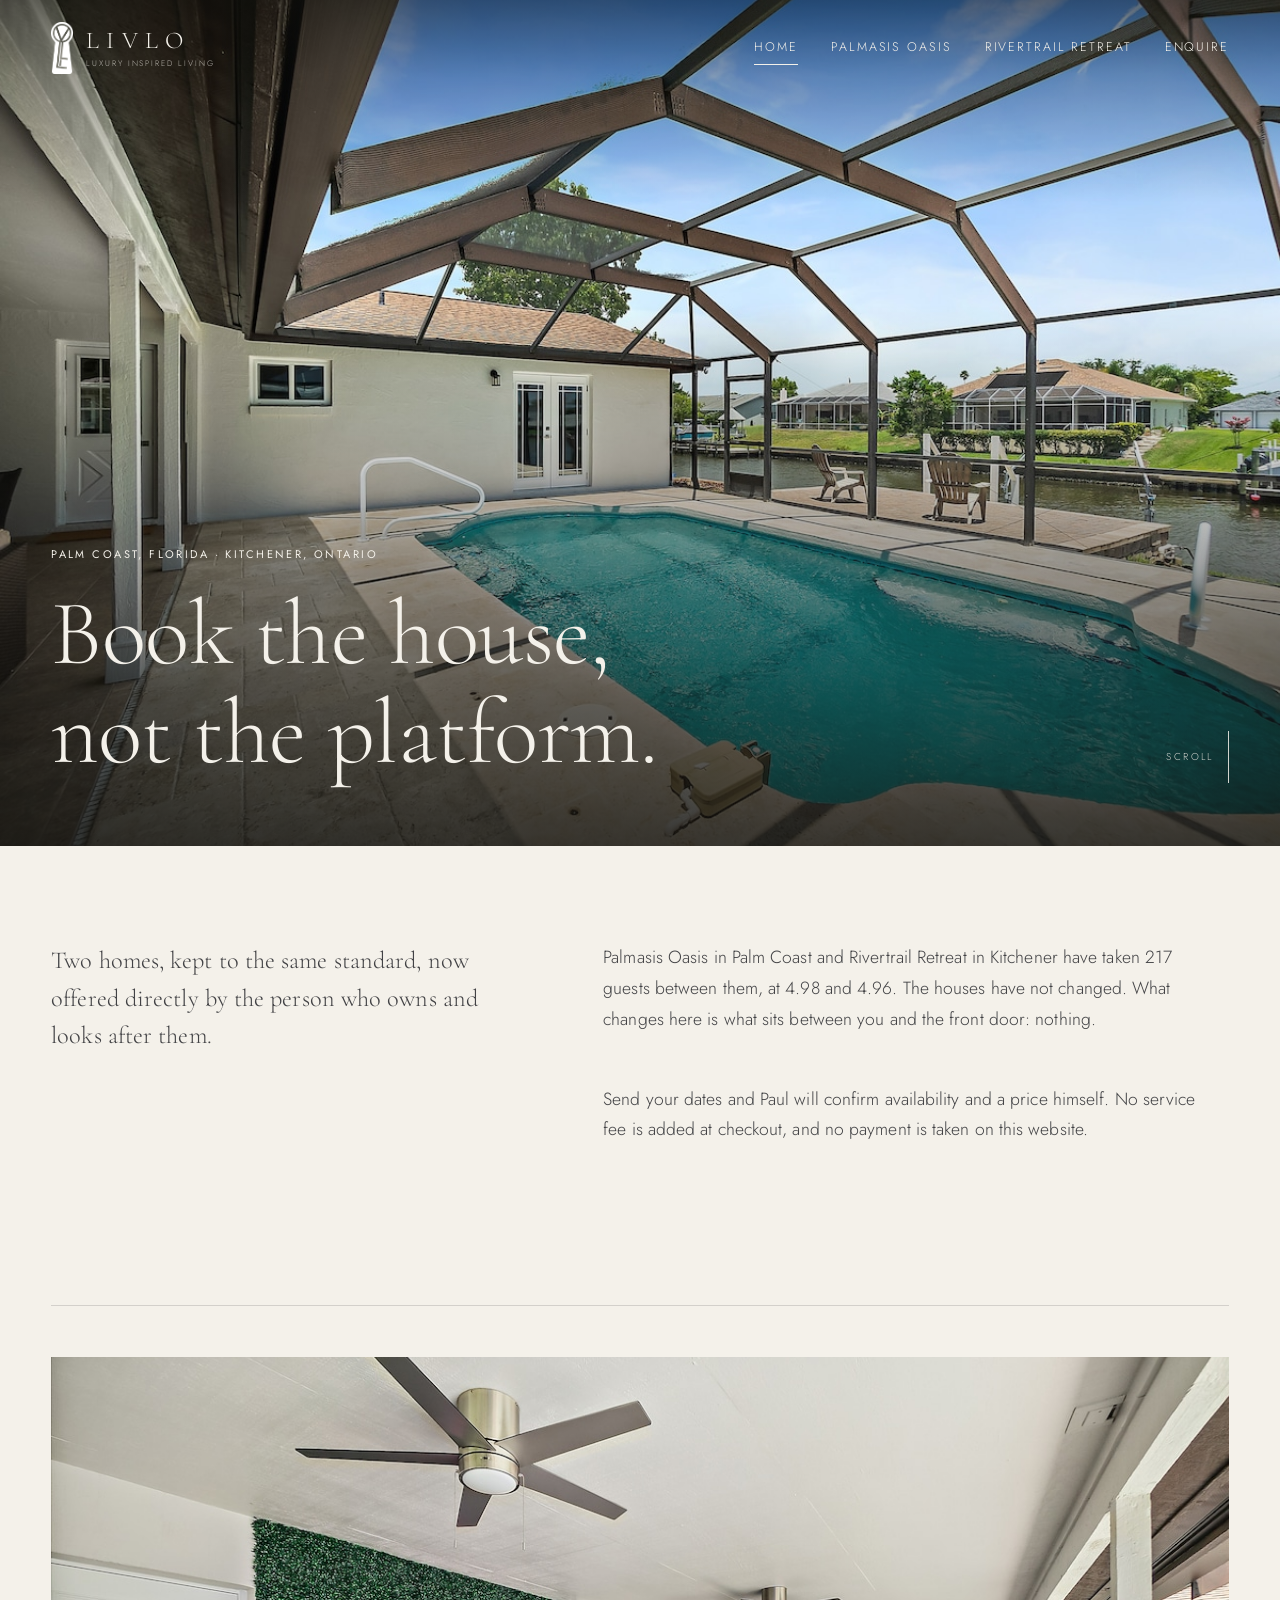
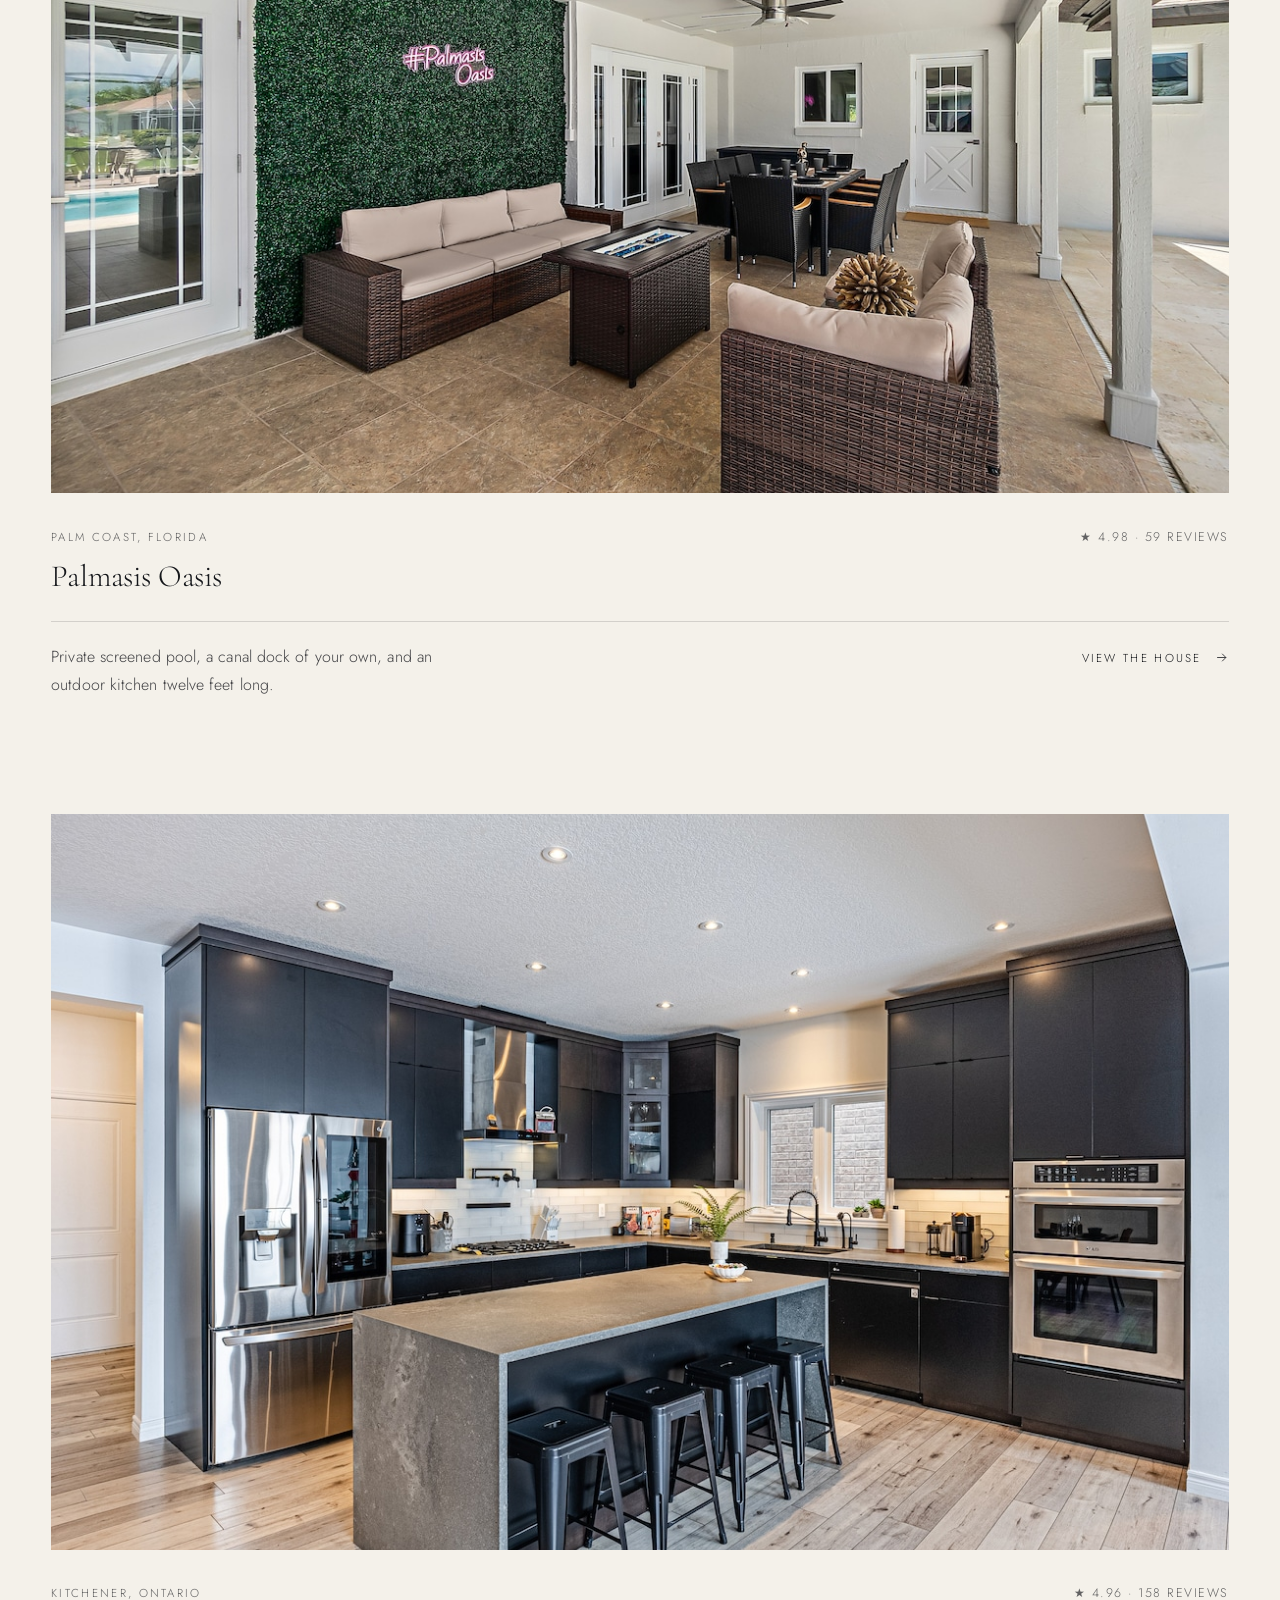
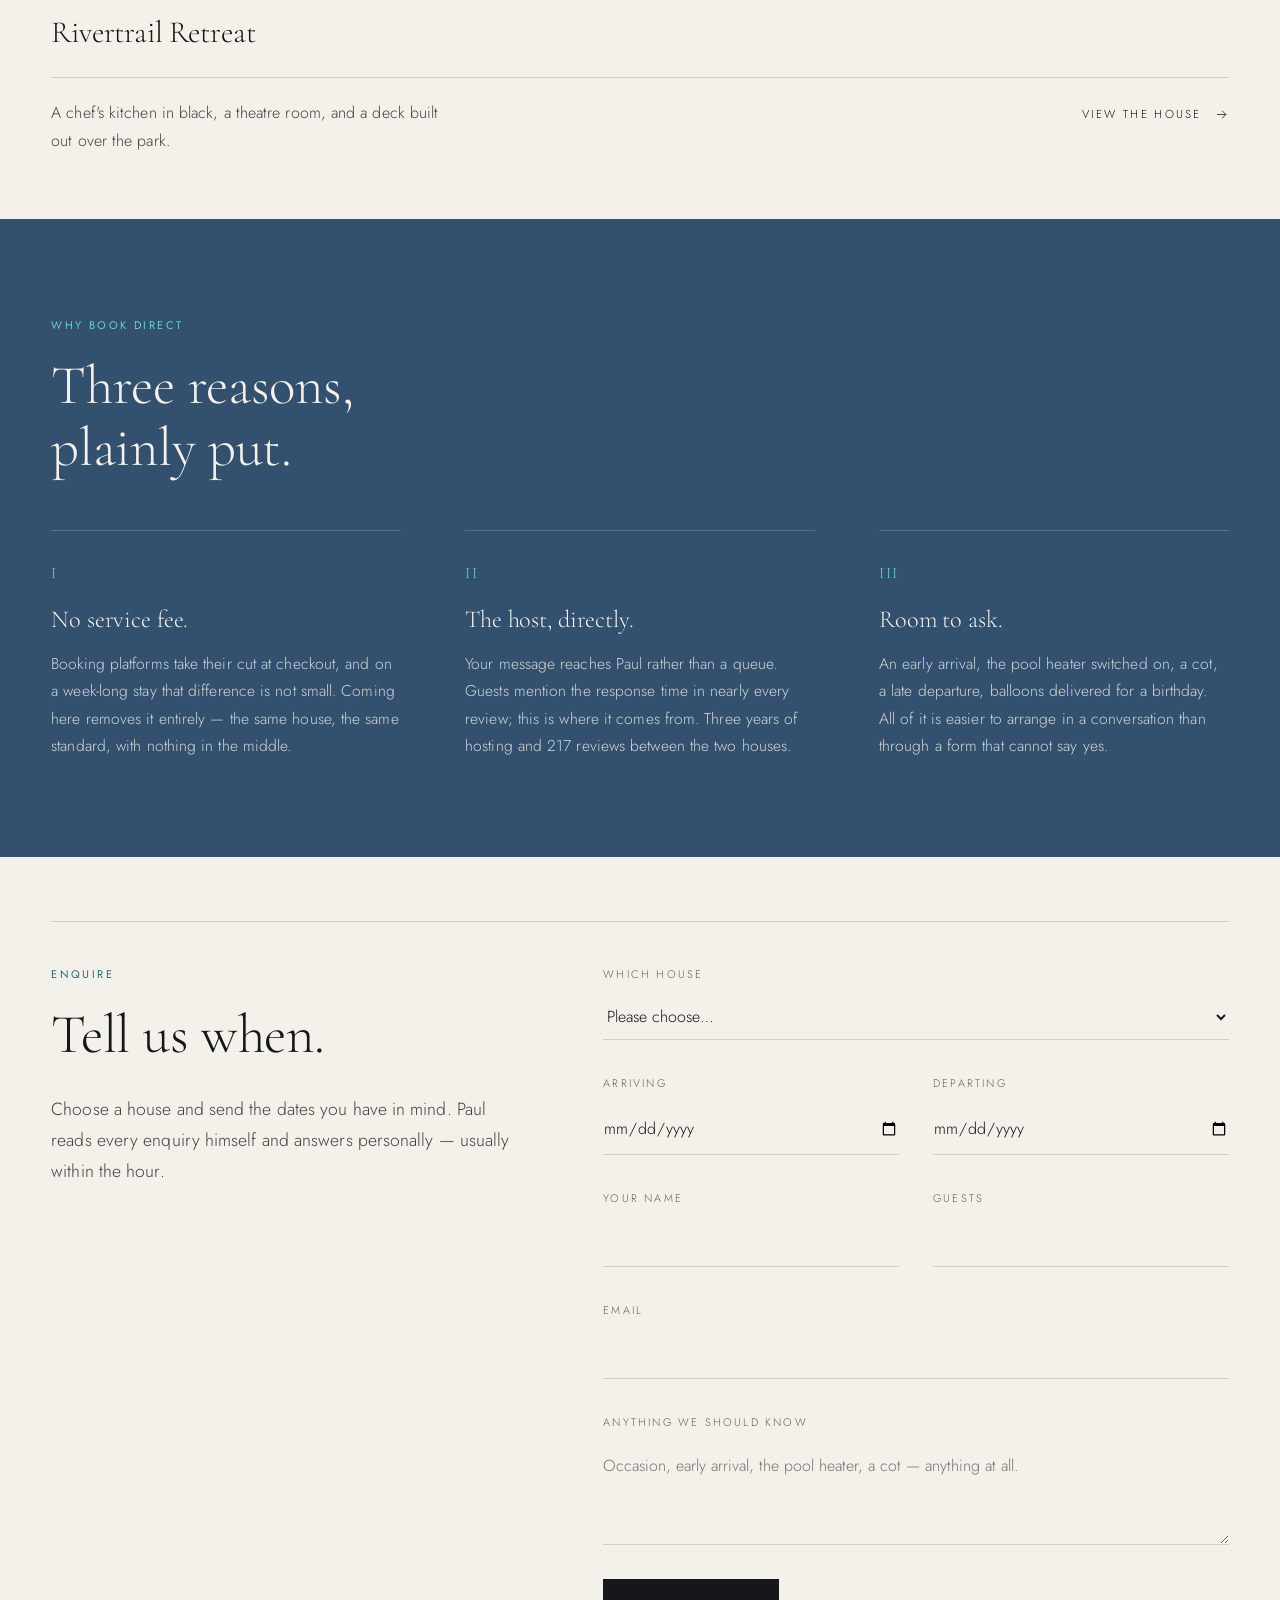
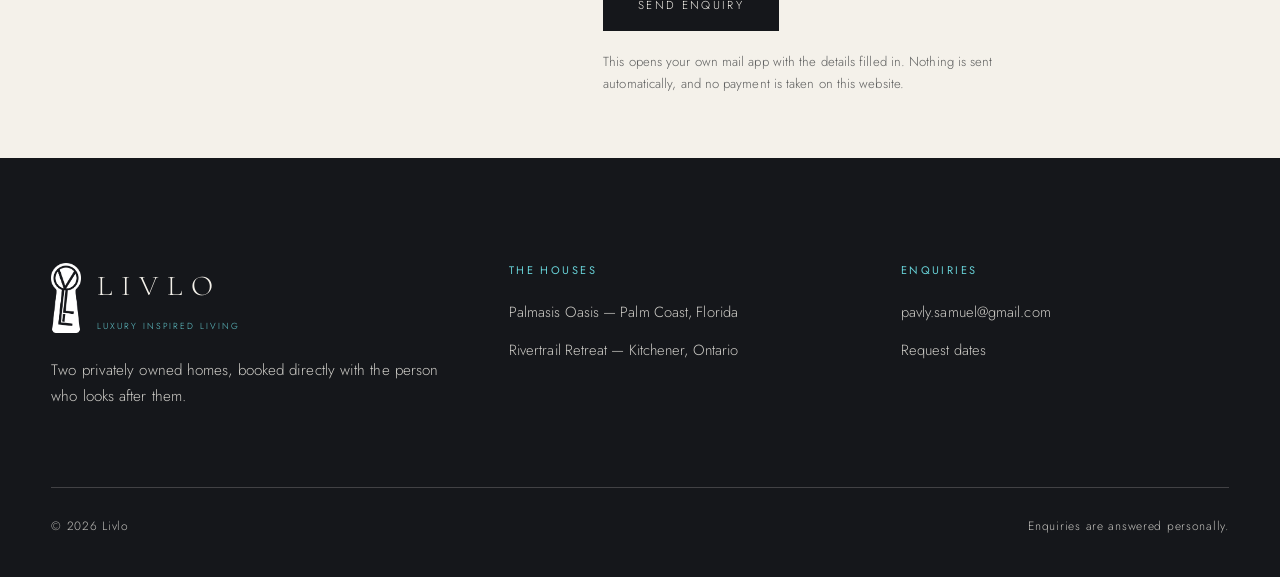
==== commit ec45915b: "Remove every platform reference from the visitor-facing site This is a direct-booking site; naming t" ====
--- a/index.html
+++ b/index.html
@@ -4,7 +4,7 @@
 <meta charset="utf-8">
 <meta name="viewport" content="width=device-width, initial-scale=1">
 <title>Livlo — Luxury Inspired Living | Palmasis Oasis &amp; Rivertrail Retreat</title>
-<meta name="description" content="Two privately owned homes in Palm Coast, Florida and Kitchener, Ontario. Rated 4.98 and 4.96 on Airbnb. Book directly with the owner — no platform service fee.">
+<meta name="description" content="Two privately owned homes in Palm Coast, Florida and Kitchener, Ontario. Rated 4.98 and 4.96 across 217 guest reviews. Book directly with the owner — no platform service fee.">
 <link rel="preconnect" href="https://fonts.googleapis.com">
 <link rel="preconnect" href="https://fonts.gstatic.com" crossorigin>
 <link rel="stylesheet" href="assets/site.css">
@@ -49,7 +49,7 @@
   <section>
     <div class="wrap">
       <div class="form-split" style="align-items:start">
-        <p class="lede rise">Two homes, both rated in the top ten percent on Airbnb, now offered directly by the person who owns and looks after them.</p>
+        <p class="lede rise">Two homes, kept to the same standard, now offered directly by the person who owns and looks after them.</p>
         <div class="rise d1" style="display:grid;gap:1.4em">
           <p class="prose">Palmasis Oasis in Palm Coast and Rivertrail Retreat in Kitchener have taken 217 guests between them, at 4.98 and 4.96. The houses have not changed. What changes here is what sits between you and the front door: nothing.</p>
           <p class="prose">Send your dates and Paul will confirm availability and a price himself. No service fee is added at checkout, and no payment is taken on this website.</p>
@@ -115,13 +115,13 @@
           <hr class="rule draw">
           <span class="tenet-n">I</span>
           <h4>No service fee.</h4>
-          <p>Airbnb adds its cut at checkout, and on a week-long stay that difference is not small. Booking here removes it entirely — the same house, the same standard, without the platform in the middle.</p>
+          <p>Booking platforms take their cut at checkout, and on a week-long stay that difference is not small. Coming here removes it entirely — the same house, the same standard, with nothing in the middle.</p>
         </div>
         <div class="tenet rise d2">
           <hr class="rule draw">
           <span class="tenet-n">II</span>
           <h4>The host, directly.</h4>
-          <p>Your message reaches Paul rather than a queue. Guests mention the response time in nearly every review; this is where it comes from. Three years hosting, Superhost throughout, 217 reviews between the two houses.</p>
+          <p>Your message reaches Paul rather than a queue. Guests mention the response time in nearly every review; this is where it comes from. Three years of hosting and 217 reviews between the two houses.</p>
         </div>
         <div class="tenet rise d3">
           <hr class="rule draw">
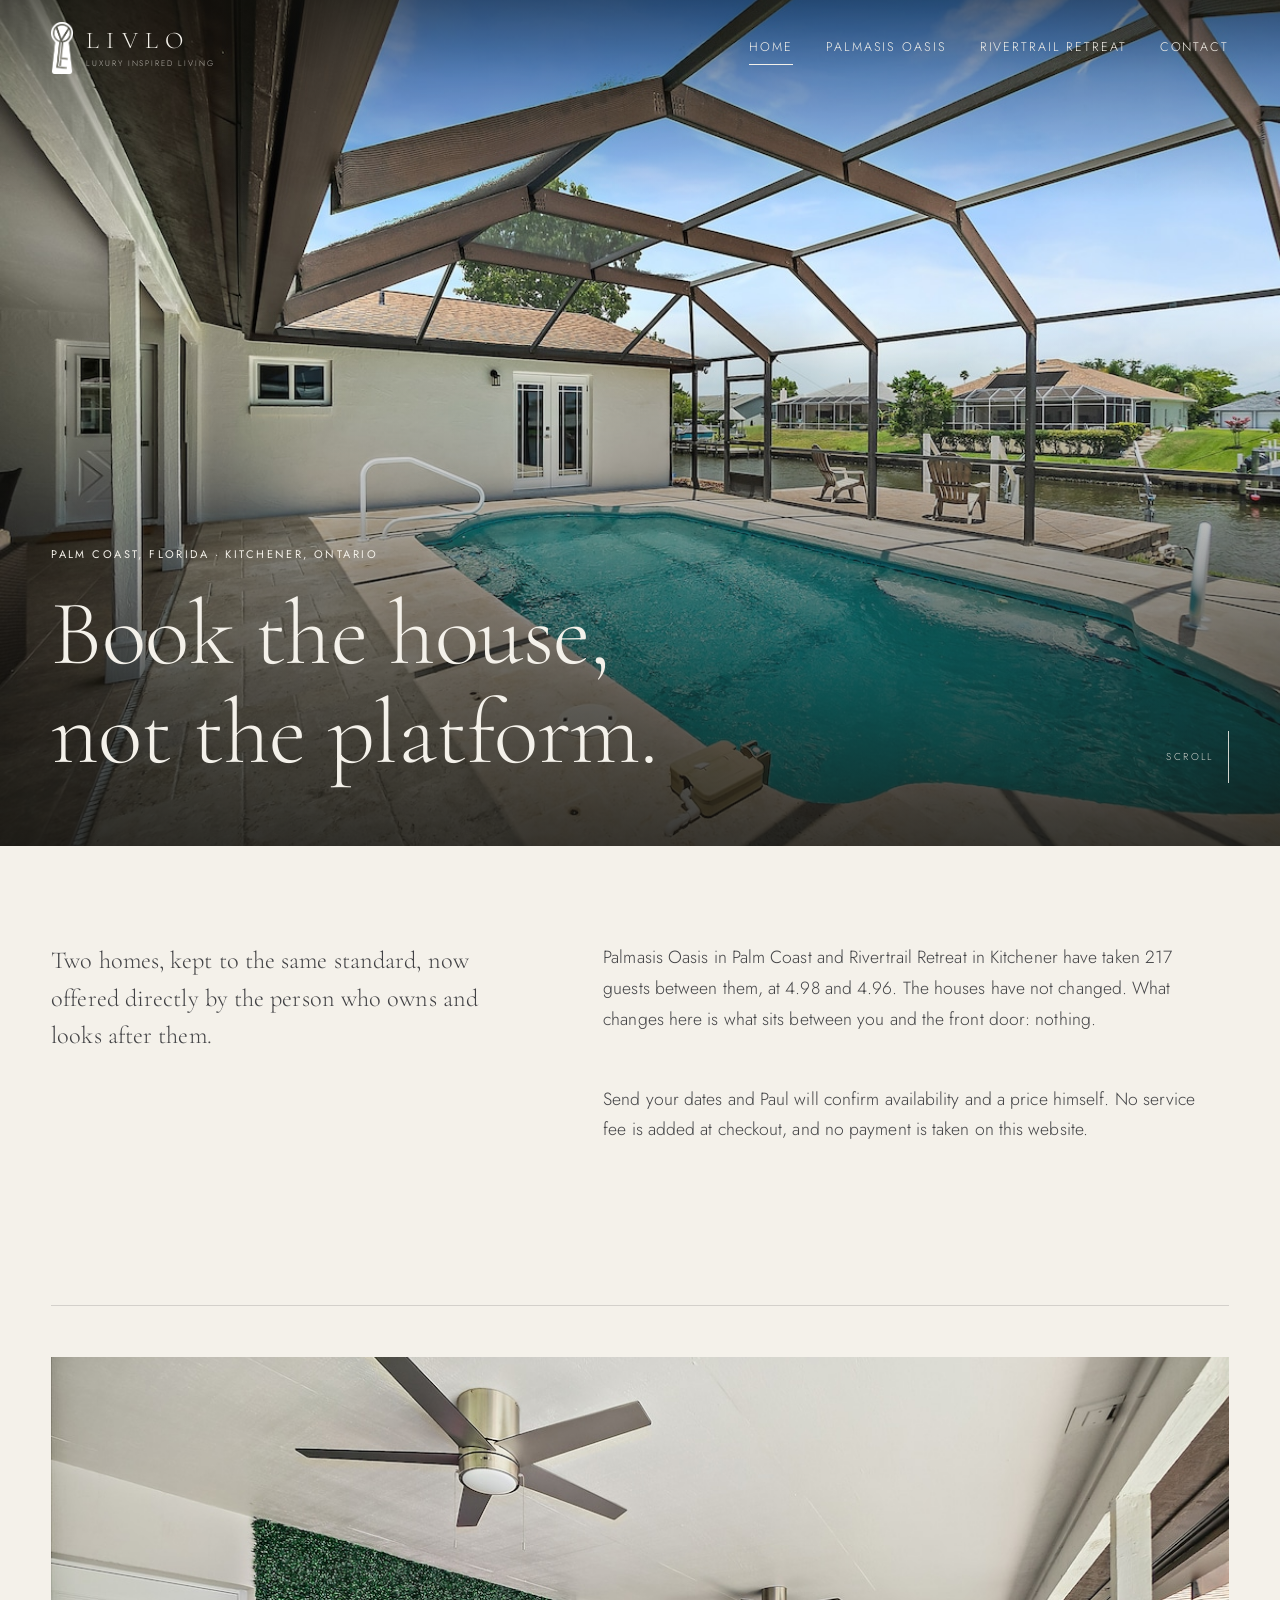
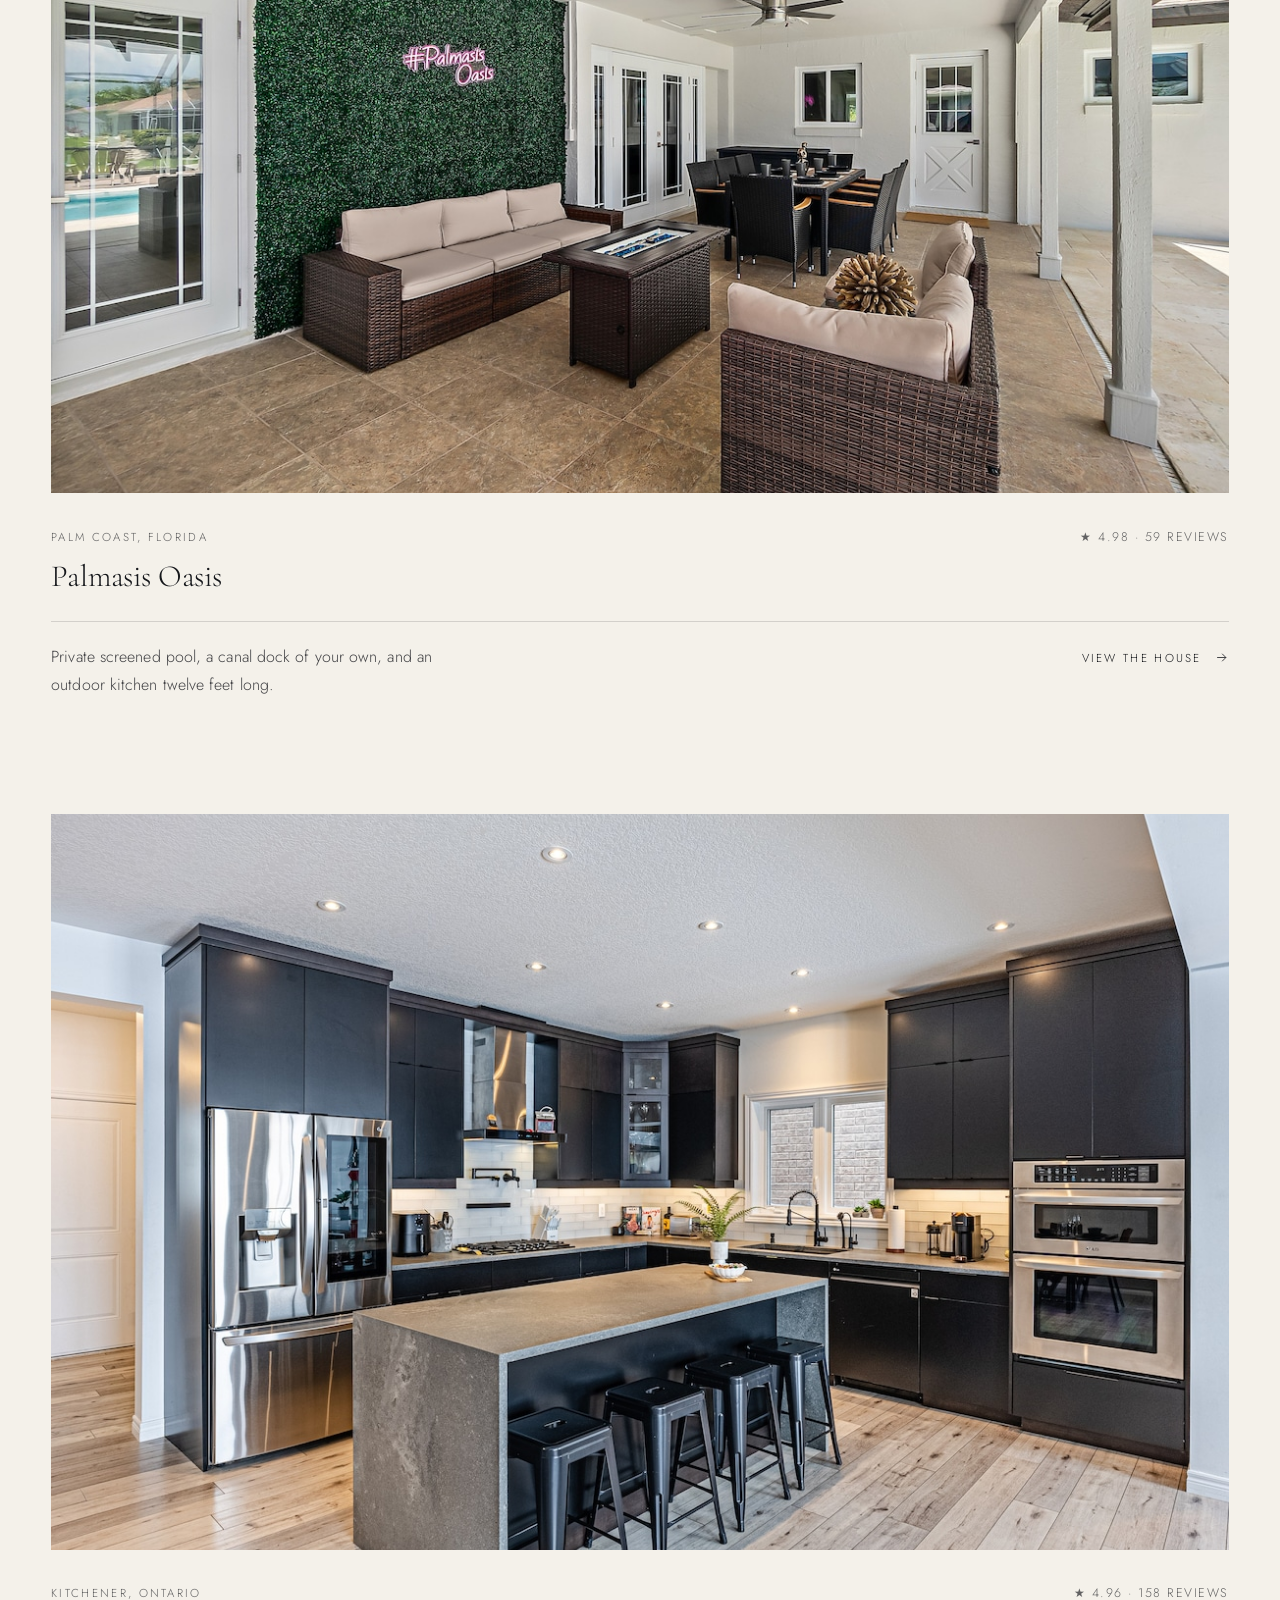
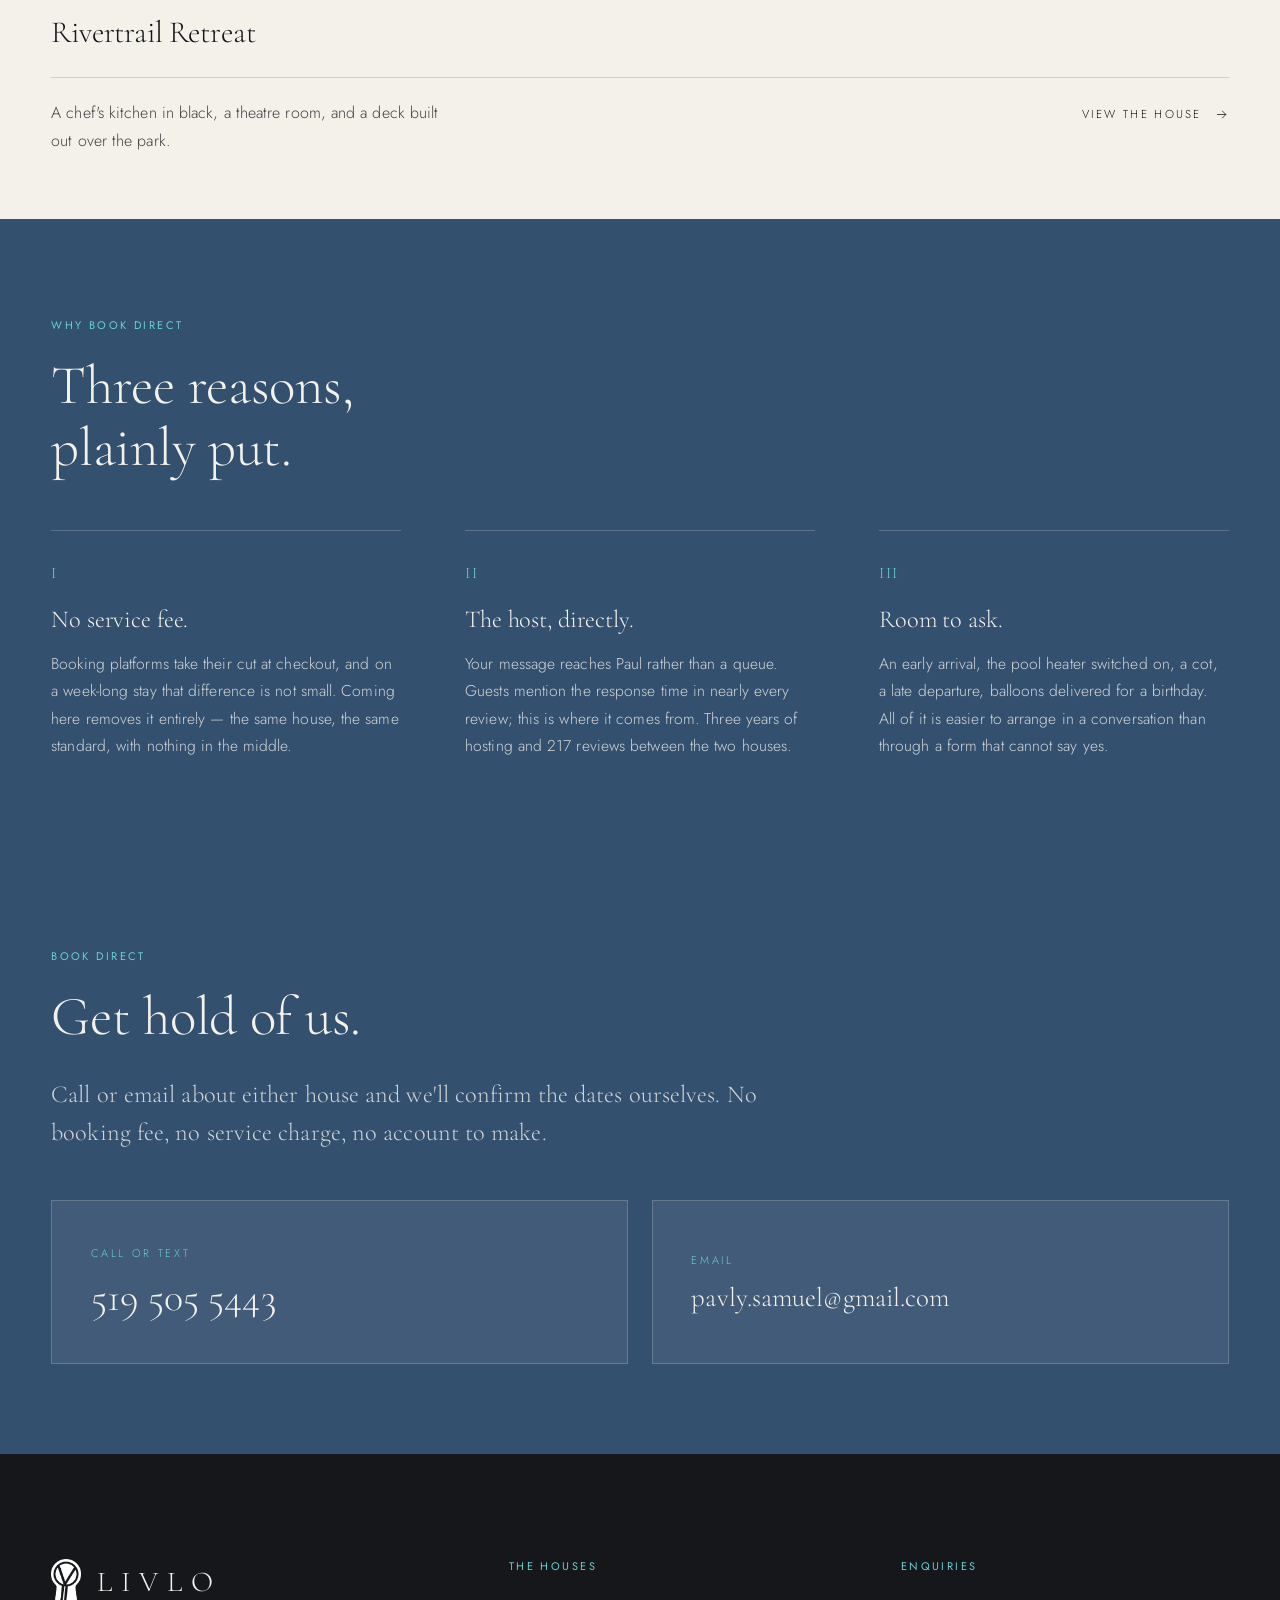
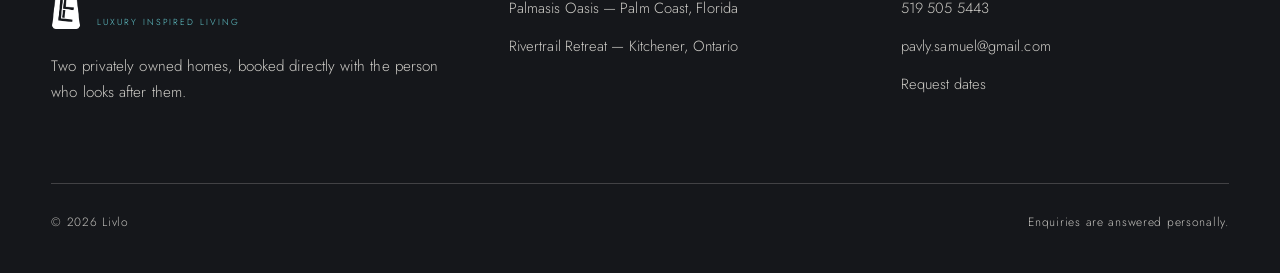
==== commit 1fe0f38a: "Replace the mailto forms with phone and email The forms never sent anything. A mailto: hand-off need" ====
--- a/index.html
+++ b/index.html
@@ -23,7 +23,7 @@
       <a href="index.html" aria-current="page">Home</a>
       <a href="palmasis.html">Palmasis Oasis</a>
       <a href="rivertrail.html">Rivertrail Retreat</a>
-      <a href="#enquire">Enquire</a>
+      <a href="#enquire">Contact</a>
     </div>
     <button class="nav-toggle" aria-label="Menu" aria-expanded="false" aria-controls="menu">
       <span></span><span></span><span></span>
@@ -33,7 +33,7 @@
     <a href="index.html">Home</a>
     <a href="palmasis.html">Palmasis Oasis</a>
     <a href="rivertrail.html">Rivertrail Retreat</a>
-    <a href="#enquire">Enquire</a>
+    <a href="#enquire">Contact</a>
   </div>
   <main id="main">
   <header class="hero">
@@ -133,65 +133,29 @@
     </div>
   </section>
 
-  <section id="enquire" class="tight">
-    <div class="wrap">
-      <hr class="rule draw" style="margin-bottom:clamp(30px,3.4vw,48px)">
-      <div class="form-split">
-        <div class="head rise">
-          <span class="eyebrow">Enquire</span>
-          <h2>Tell us when.</h2>
-          <p class="prose">Choose a house and send the dates you have in mind. Paul reads every enquiry himself and answers personally — usually within the hour.</p>
-        </div>
-      <form id="enquiry" class="rise d1" novalidate>
-        
-        <div class="field">
-          <label for="property">Which house</label>
-          <select id="property" name="property" required>
-            <option value="">Please choose…</option>
-            <option>Palmasis Oasis — Palm Coast</option><option>Rivertrail Retreat — Kitchener</option>
-          </select>
-        </div>
-        <div class="row">
-          <div class="field">
-            <label for="arrive">Arriving</label>
-            <input type="date" id="arrive" name="arrive" required>
-          </div>
-          <div class="field">
-            <label for="depart">Departing</label>
-            <input type="date" id="depart" name="depart" required>
-          </div>
-        </div>
-        <div class="row">
-          <div class="field">
-            <label for="name">Your name</label>
-            <input type="text" id="name" name="name" autocomplete="name" required>
-          </div>
-          <div class="field">
-            <label for="guests">Guests</label>
-            <input type="number" id="guests" name="guests" min="1" max="10" inputmode="numeric" required>
-          </div>
-        </div>
-        <div class="field">
-          <label for="email">Email</label>
-          <input type="email" id="email" name="email" autocomplete="email" required>
-        </div>
-        <div class="field">
-          <label for="message">Anything we should know</label>
-          <textarea id="message" name="message" rows="3" placeholder="Occasion, early arrival, the pool heater, a cot — anything at all."></textarea>
-        </div>
-        <div>
-          <button class="btn btn-solid" type="submit">Send enquiry</button>
-          <p class="note" style="margin-top:20px">
-            This opens your own mail app with the details filled in. Nothing is sent automatically,
-            and no payment is taken on this website.
-          </p>
-        </div>
-      </form>
-      </div>
-    </div>
-  </section>
+
 
   </main>
+  <section id="enquire" class="on-deep contact-band">
+    <div class="wrap">
+      <div class="head rise" style="margin-bottom:clamp(30px,4vw,48px)">
+        <span class="eyebrow">Book direct</span>
+        <h2>Get hold of us.</h2>
+        <p class="lede">Call or email about either house and we'll confirm the dates ourselves. No booking fee, no service charge, no account to make.</p>
+      </div>
+      <div class="contact-grid">
+        <a class="contact-card rise" href="tel:+15195055443">
+          <span class="cc-lbl">Call or text</span>
+          <span class="cc-val">519 505 5443</span>
+        </a>
+        <a class="contact-card rise d1" href="mailto:pavly.samuel@gmail.com?subject=Enquiry">
+          <span class="cc-lbl">Email</span>
+          <span class="cc-val cc-mail">pavly.samuel@gmail.com</span>
+        </a>
+      </div>
+    </div>
+  </section>
+
   <footer>
     <div class="wrap">
       <div class="foot-top">
@@ -214,6 +178,7 @@
         <div class="rise d2">
           <h5>Enquiries</h5>
           <nav>
+            <a href="tel:+15195055443">519 505 5443</a>
             <a href="mailto:pavly.samuel@gmail.com">pavly.samuel@gmail.com</a>
             <a href="index.html#enquire">Request dates</a>
           </nav>
--- a/assets/site.css
+++ b/assets/site.css
@@ -574,3 +574,32 @@
   .nav,.menu,.lb,.scroll-cue,form{display:none !important;}
   body{background:#fff;color:#000;}
 }
+
+/* ============================================================
+   CONTACT — replaces the old mailto forms. A form that silently
+   fails is worse than no form; a phone number always works.
+   ============================================================ */
+.contact-band{padding-block:clamp(56px,7vw,96px);}
+.contact-grid{
+  display:grid;grid-template-columns:repeat(2,1fr);gap:clamp(14px,2vw,24px);
+}
+.contact-card{
+  display:flex;flex-direction:column;gap:12px;text-decoration:none;
+  padding:clamp(28px,3.4vw,44px) clamp(24px,3vw,40px);
+  background:rgba(244,241,234,.07);
+  border:1px solid var(--bone-16);
+  transition:background var(--med) var(--ease),border-color var(--med) var(--ease);
+  min-height:112px;justify-content:center;
+}
+.contact-card:hover{background:rgba(244,241,234,.13);border-color:var(--teal);}
+.cc-lbl{
+  font-size:.6875rem;letter-spacing:.24em;text-transform:uppercase;color:var(--teal);
+}
+.cc-val{
+  font-family:var(--serif);font-size:clamp(1.6rem,3.2vw,2.5rem);
+  line-height:1.1;color:var(--bone);word-break:break-word;
+}
+.cc-mail{font-size:clamp(1.15rem,2.1vw,1.7rem);}
+@media (max-width:720px){
+  .contact-grid{grid-template-columns:1fr;}
+}
